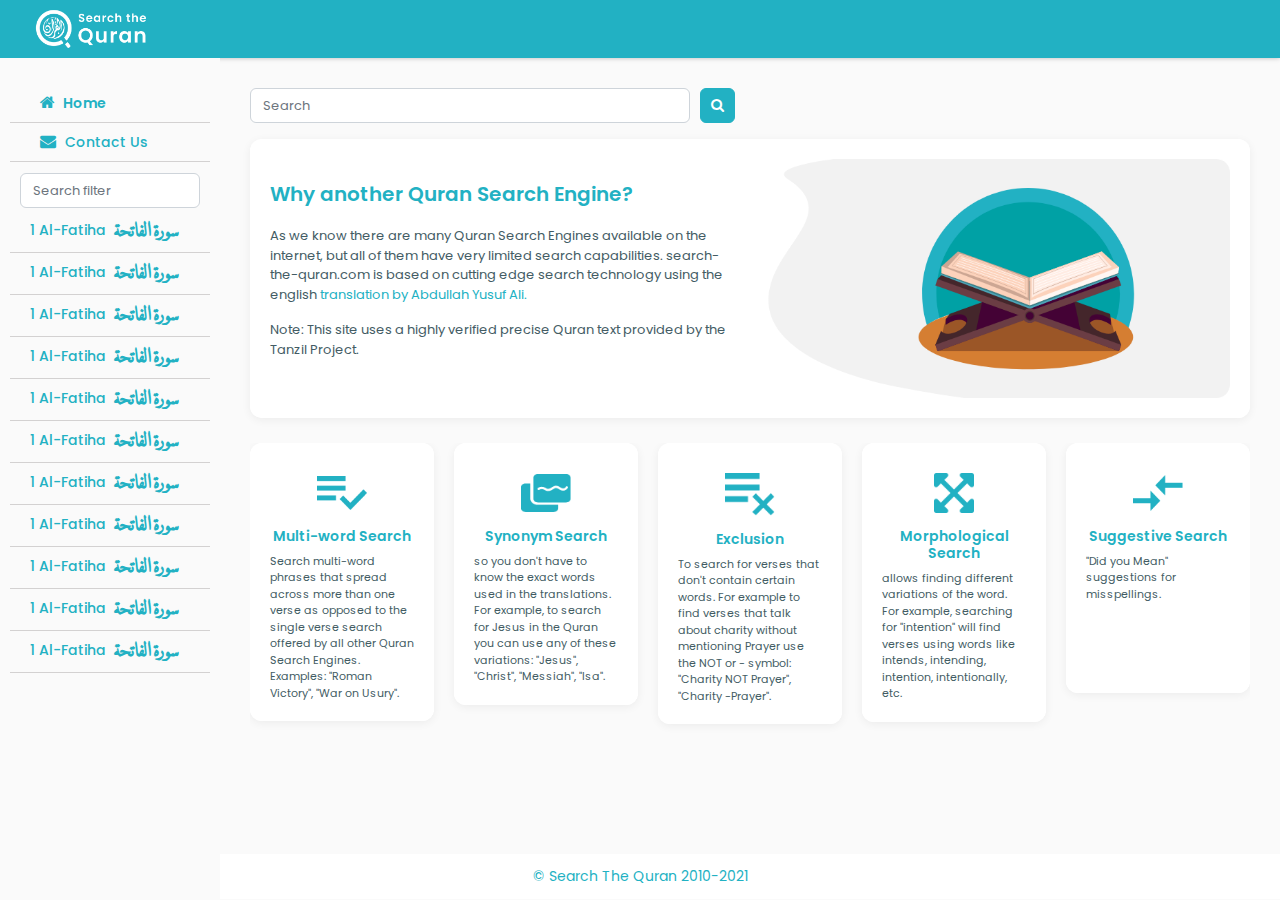
==== index.html @ 473eb26f "Add files via upload" ====
<!doctype html>
<html lang="en">
   <head>
      <!-- Required meta tags -->
      <meta charset="utf-8">
      <meta name="viewport" content="width=device-width, initial-scale=1, shrink-to-fit=no">
      <!-- Favicon -->
      <link href="assets/images/favicon.png" sizes="60x60" rel="shortcut icon" type="image/x-icon" />
      <!-- Google Fonts -->
      <link href="https://fonts.googleapis.com/css2?family=Poppins&display=swap" rel="stylesheet">
      <!-- Font Awsome -->
      <link rel="stylesheet" href="https://cdnjs.cloudflare.com/ajax/libs/font-awesome/4.7.0/css/font-awesome.min.css">
      <!-- Bootstrap CSS -->
      <link rel="stylesheet" href="assets/css/bootstrap.min.css">
      <link rel="stylesheet" href="https://cdnjs.cloudflare.com/ajax/libs/OwlCarousel2/2.3.4/assets/owl.carousel.min.css">
      <link rel="stylesheet" href="assets/css/style.css">
      <title>Customer Details</title>
   </head>
   <body>
      <header>
         <nav class="navbar navbar-expand-lg navbar-light">
            <a class="navbar-brand" href="index.html">
            <img src="assets/images/logo.png" alt="logo"> 
            </a>
            <a href="javascript:void(0)" class="ml-auto d-md-none" id="sidebar-toggle"><i class="fa fa-bars"></i></a>
         </nav>
      </header>
      <div id="wrapper">
         <aside id="sidebar-wrapper">
            <a href="javascript:void(0)" class="d-lg-none" id="close"><i class="fa fa-times"></i></a>
            <ul class="sidebar-nav">
               <li class="active">
                  <a href="javascript:void(0)"><i class="fa fa-home"></i> Home</a>
               </li>
               <li>
                  <a href="javascript:void(0)"><i class="fa fa-envelope"></i> Contact Us</a>
               </li>
               <li>
                  <div class="input-group mt-2">
                     <input type="text" class="form-control" placeholder="Search filter">
                  </div>
               </li>
               <li>
                  <a href="javascript:void(0)">1 Al-Fatiha <span>سورة الفاتحة  </span></a>
               </li>
               <li>
                  <a href="javascript:void(0)">1 Al-Fatiha <span>سورة الفاتحة  </span></a>
               </li>
               <li>
                  <a href="javascript:void(0)">1 Al-Fatiha <span>سورة الفاتحة  </span></a>
               </li>
               <li>
                  <a href="javascript:void(0)">1 Al-Fatiha <span>سورة الفاتحة  </span></a>
               </li>
               <li>
                  <a href="javascript:void(0)">1 Al-Fatiha <span>سورة الفاتحة  </span></a>
               </li>
               <li>
                  <a href="javascript:void(0)">1 Al-Fatiha <span>سورة الفاتحة  </span></a>
               </li>
               <li>
                  <a href="javascript:void(0)">1 Al-Fatiha <span>سورة الفاتحة  </span></a>
               </li>
               <li>
                  <a href="javascript:void(0)">1 Al-Fatiha <span>سورة الفاتحة  </span></a>
               </li>
               <li>
                  <a href="javascript:void(0)">1 Al-Fatiha <span>سورة الفاتحة  </span></a>
               </li>
               <li>
                  <a href="javascript:void(0)">1 Al-Fatiha <span>سورة الفاتحة  </span></a>
               </li>
               <li>
                  <a href="javascript:void(0)">1 Al-Fatiha <span>سورة الفاتحة  </span></a>
               </li>
            </ul>
         </aside>
         <section id="content-wrapper" class="user-dashboard">
            <div class="row align-items-center">
               <div class="col-md-6 mb-3">
                  <form class="navbar-forms" role="search">
                     <div class="input-group">
                        <input type="text" class="form-control" placeholder="Search">
                        <div class="input-group-btn">
                           <button class="btn btn-primary" type="submit"><i class="fa fa-search"></i></button>
                        </div>
                     </div>
                  </form>
                  <a href="javascript:void(0)" class="btn btn-primary btn-block mt-3 text-left mt-md-0 d-md-none">Browse Surahs <i class="fa fa-caret-right float-right pt-1"></i></a>
               </div>
            </div>
            <div class="row">
               <div class="col-md-12">
                  <div class="card search-engine">
                     <div class="card-body">
                        <div class="row align-items-center">
                           <div class="col-md-6">
                              <h5>Why another Quran Search Engine?</h5>
                              <p>As we know there are many Quran Search Engines available on the internet, but all of 
                                 them have very limited search capabilities. search-the-quran.com is based on cutting 
                                 edge search technology using the english <a href="javascript:void(0)"> translation by Abdullah Yusuf Ali.</a>
                              </p>
                              <p>
                                 Note: This site uses a highly verified precise Quran text provided by the Tanzil Project.
                              </p>
                           </div>
                           <div class="col-md-6">
                              <img class="img-fluid mt-4 mt-md-0" src="assets/images/quran.png" alt="quran">
                           </div>
                        </div>
                     </div>
                  </div>
               </div>
            </div>
            <div class="row">
               <div class="col-md-12">
                  <div id="search" class="search-block owl-carousel">
                     <div class="item">
                        <div class="card">
                           <div class="card-body">
                              <img src="assets/images/multi-word-search.png" alt="multi-word-search">
                              <h6>Multi-word Search</h6>
                              <p>Search multi-word phrases that 
                                 spread across more than one verse 
                                 as opposed to the single verse 
                                 search offered by all other Quran 
                                 Search Engines. Examples: "Roman 
                                 Victory", "War on Usury".
                              </p>
                           </div>
                        </div>
                     </div>
                     <div class="item">
                        <div class="card">
                           <div class="card-body">
                              <img src="assets/images/synonym-search.png" alt="synonym-search">
                              <h6>Synonym Search</h6>
                              <p>so you don't have to know the exact 
                                 words used in the translations. For 
                                 example, to search for Jesus in the 
                                 Quran you can use any of these 
                                 variations: "Jesus", "Christ", 
                                 "Messiah", "Isa".
                              </p>
                           </div>
                        </div>
                     </div>
                     <div class="item">
                        <div class="card">
                           <div class="card-body">
                              <img src="assets/images/exclusion-search.png" alt="exclusion-search">
                              <h6>Exclusion</h6>
                              <p>To search for verses that don't 
                                 contain certain words. For example 
                                 to find verses that talk about charity 
                                 without mentioning Prayer use the 
                                 NOT or - symbol: "Charity NOT 
                                 Prayer", "Charity -Prayer".
                              </p>
                           </div>
                        </div>
                     </div>
                     <div class="item">
                        <div class="card">
                           <div class="card-body">
                              <img src="assets/images/morphological-search.png" alt="morphological-search" style="width: 40px;">
                              <h6>Morphological Search</h6>
                              <p>allows finding different variations of 
                                 the word. For example, searching for 
                                 "intention" will find verses using 
                                 words like intends, intending, 
                                 intention, intentionally, etc.
                              </p>
                           </div>
                        </div>
                     </div>
                     <div class="item">
                        <div class="card">
                           <div class="card-body">
                              <img src="assets/images/material-compare-arrows.png" alt="material-compare-arrows">
                              <h6>Suggestive Search</h6>
                              <p>"Did you Mean" suggestions for 
                                 misspellings.
                              </p>
                           </div>
                        </div>
                     </div>
                  </div>
               </div>
            </div>
         </section>
      </div>
      <!-- Footer -->
      <footer>
         <div class="container">
            <div class="row">
               <div class="col-md-12">
                  <p> &copy; Search The Quran 2010-2021</p>
               </div>
            </div>
         </div>
      </footer>
      <!-- jQuery first, then Popper.js, then Bootstrap JS -->
      <script src="assets/js/jquery-3.4.1.slim.min.js"></script>
      <script src="assets/js/popper.min.js"></script>
      <script src="assets/js/bootstrap.min.js"></script>
      <script src="https://cdnjs.cloudflare.com/ajax/libs/OwlCarousel2/2.3.4/owl.carousel.js"></script>
      <script>
         const $button  = document.querySelector('#sidebar-toggle');
         const $wrapper = document.querySelector('#wrapper');
         
         $button.addEventListener('click', (e) => {
           e.preventDefault();
           $wrapper.classList.toggle('toggled');
         });
      </script>
      <script>
         $(document).ready(function(){
           $("#close").click(function(){
             $("#wrapper").removeClass('toggled');
          });
         });
      </script>
      <script>
         $('#search').owlCarousel({
          loop: true,
          margin: 20,
          dots: false,
          autoplay: false,
          smartSpeed: 300,
          autoplayTimeout: 5000,
          autoplaySpeed: 3000,
          nav: false,
         
          navText: ['<i class="fa fa-angle-left"></i>', '<i class="fa fa-angle-right"></i>'],
          responsive: {
            0: {
               items: 1,
               nav: true,
               autoplay: false,
         
            },
            576: {
               items: 2,
               autoplay: false,
         
            },
            767: {
               items: 3
            },
            991: {
               items: 4
            },
            1200: {
               items: 5
            }
         }
         });
         
      </script>
   </body>
</html>
---- assets/css/style.css ----
@font-face {
  font-family: Mishafi-Gold;
  src: url('../../assets/fonts/Mishafi-Gold-Regular.ttf');
}

body {
  position: relative;
  min-height: 100%;
  color: #435C64 !important;
  font-family: 'Poppins', sans-serif;
  background: #FAFAFA;
}

a {
  transition: background 0.2s, color 0.2s;
}

a:hover,
a:focus {
  text-decoration: none;
}

ul {
  margin: 0;
  padding: 0;
  list-style: none;
}

.btn {
  border-radius: 8px;
  font-size: 14px;
  padding: 5px 20px;
  font-weight: 500;
  letter-spacing: 1px;
}

.btn:focus,
.btn:active {
  box-shadow: none;
}

.btn-primary {
  background: #22B1C3 !important;
  color: #fff;
  border: 1px solid #22B1C3 !important;
}

.text-primary {
  color: #22b1c3 !important;
}

.form-control {
  font-size: 13px;
  height: 35px;
  border-radius: 6px
}

.form-control:focus {
  box-shadow: none;
  outline: none;
  border: 1px solid #22B1C3 !important;
  font-size: 14px;
}

.form-group {
  margin-bottom: 30px;
}

#wrapper {
  padding-left: 0;
  transition: all 0.5s ease;
  position: relative;
}

header img {
  width: 130px;
}

.navbar-brand span {
  color: #35256c;
  font-size: 22px;
  font-weight: 500;
  position: relative;
  top: 2px;
}

#sidebar-wrapper {
  z-index: 1000;
  border-radius: 0;
  position: fixed;
  left: 220px;
  width: 0;
  height: 100%;
  margin-left: -220px;
  overflow-y: auto;
  overflow-x: hidden;
  background: #fafafa;
  transition: all 0.5s ease;
}

#wrapper.toggled #sidebar-wrapper {
  width: 220px;
}

.sidebar-brand {
  position: absolute;
  top: 0;
  width: 220px;
  text-align: center;
  padding: 20px 0;
}

.sidebar-brand h2 {
  margin: 0;
  font-weight: 600;
  font-size: 24px;
  color: #fff;
}

.sidebar-nav {
  position: absolute;
  top: 20px;
  width: 220px;
  margin: 0;
  padding: 6px 10px;
  list-style: none;
}

.sidebar-nav>li {
  text-indent: 10px;
  padding: 3px 10px;
  border-bottom: 1px solid #d3d1d1;
}

.sidebar-nav>li a {
  display: block;
  text-decoration: none;
  color: #22b1c3;
  line-height: 32px;
  font-weight: 500;
  font-size: 14px;
}

.sidebar-nav>li>a:hover {
  color: #35256c;
}

.sidebar-nav>li.active>a {
  text-decoration: none;
  font-weight: 600;
}

.sidebar-nav>li a span {
  font-size: 30px;
  font-weight: 600;
  font-family: Mishafi-Gold;
  margin-left: 3px;
}

.sidebar-nav>li>a i.fa {
  font-size: 16px;
  margin-right: 5px;
}

.sidebar-nav>li:nth-child(3) {
  border-bottom: 0;
}

#content-wrapper {
  width: 100%;
  padding: 30px 30px 40px 30px;
}

#wrapper.toggled #content-wrapper {
  position: absolute;
  margin-right: -250px;
}

.navbar {
  background: #22B1C3 !important;
  color: #fff;
  position: fixed;
  width: 100%;
  box-shadow: 0 0 5px rgb(0 0 0 / 26%);
  z-index: 999;
  top: 0;
  padding: 2px 30px 2px 30px;
}

#sidebar-toggle {
  color: #fff;
}

.navbar .dropdown-menu {
  position: absolute;
  top: 100%;
  left: initial;
  right: -7px;
  min-width: 12rem;
  box-shadow: 0px 5px 15px #5e5a5a1c;
  margin-top: 18px;
  border: none;
}

.navbar .badge {
  width: 12px;
  padding: 0;
  height: 12px;
  border-radius: 50%;
  font-size: 9px;
  line-height: 13px;
  background: #FFA007;
  color: #fff;
  display: block !important;
  position: absolute;
  top: 2px;
  right: -8px;
}

.navbar .badge-success {
  background: #9BF014;
  border: 2px solid #5A6378;
}


/* Dashboard */

.user-dashboard .navbar-forms .btn {
  background: #22b1c3 !important;
  border: 1px solid #22b1c3 !important;
  padding: 6px;
  border-radius: 6px;
  width: 35px;
  height: 35px;
}

.user-dashboard .navbar-forms .form-control {
  border-radius: 6px !important;
  margin-right: 10px;
}

.user-dashboard .card {
  border-radius: 12px;
  box-shadow: 0px 2px 10px #0000000f;
  border: none;
  margin-bottom: 25px;
}

.user-dashboard .card .card-body {
  padding: 20px;
  border-radius: 12px;
  background: #fff;
}

.user-dashboard .card .card-body h2 {
  font-weight: 600;
  margin-bottom: 0px;
}

.user-dashboard .card .card-body form label {
  margin-top: 5px;
}

.modal h5 {
  color: #22B1C3 !important;
  font-size: 18px;
}

.modal .modal-body {
  padding: 25px 30px;
}

.modal .modal-body h6 {
  font-size: 24px;
  margin-bottom: 5px;
  color: #000;
}

.modal .modal-body p {
  font-size: 13px;
}

.modal .form-group {
  margin-bottom: 10px;
}

.modal .form-group span {
  position: absolute;
  right: 20px;
  bottom: 10px;
}

.modal .modal-content {
  border-radius: 12px;
  border: none;
}

.fa-times {
  position: absolute;
  right: 15px;
  font-size: 20px;
  top: 15px;
  color: #35256c;
  -webkit-text-stroke: 2px #e9e4f9;
}

.search-block .item {
  text-align: center;
}

.search-block .item h6 {
  font-weight: 600;
  color: #22B1C3 !important;
  font-size: 14px;
}

.search-block .item p {
  font-size: 11px;
  margin-bottom: 0;
  text-align: left;
}

.search-block .item img {
  max-width: 50px;
  min-height: 40px;
  object-fit: contain;
  margin: 10px auto 15px;
}

.search-block .item .card {
  min-height: 250px;
}

.search-engine h5 {
  font-weight: 600;
  color: #22B1C3;
  margin-bottom: 20px;
}

.search-engine p {
  font-size: 13px;
}

.search-engine a {
  color: #22B1C3;
}

.owl-nav button {
  position: absolute;
  top: 46%;
  transform: translateY(-50%);
  margin: 0;
  transition: all 0.3s ease-in-out;
}

.owl-nav button i {
  background: #22b1c3 !important;
  border-radius: 50%;
  width: 30px;
  height: 30px;
  color: #fff;
  font-size: 22px;
  line-height: 28px;
}

.owl-nav button.owl-prev {
  left: -13px;
}

.owl-nav button.owl-next {
  right: -13px;
}

footer {
  background: #fff;
  padding: 12px 0;
  color: #22B1C3 !important;
}

footer p {
  text-align: center;
  margin-bottom: 0;
  font-size: 14px;
}

.arabic-block h5 {
  font-size: 32px;
  color: #000;
}

.arabic-block p {
  font-size: 12px;
}


/* FAQ */

.faq-section {
  padding: 60px 0;
}

.faq-section h2 {
  font-size: 32px;
  margin-bottom: 50px;
}

.faq-section .card {
  border: none;
  border-radius: 6px !important;
  box-shadow: 0px 1px 4px #00000021;
  margin-bottom: 20px;
}

.faq-section .card-header {
  background: #5268C2;
  padding: 10px 10px 0;
  border: none;
  border-radius: 15px 15px 0px 0px;
}

.faq-section .card .card-header .btn-header-link {
  display: block;
  text-align: left;
  background: #22b1c3;
  color: #fff;
  font-size: 14px;
  font-weight: 600;
  padding: 5px 30px;
  border-radius: 0;
  line-height: 22px;
}

.faq-section .card .card-header .btn-header-link span {
  font-weight: 600;
  font-size: 24px;
}

.faq-section .card .card-header .btn-header-link small {
  font-weight: 600;
}

.faq-section .card .card-header .btn-header-link:after {
  content: "\f106";
  font: normal normal normal 14px/1 FontAwesome;
  font-weight: 900;
  float: left;
  border-radius: 50%;
  color: #fff;
  padding: 1px;
  display: block;
  line-height: 14px;
  font-size: 18px !important;
  text-align: center;
  margin-top: 6px;
  position: absolute;
  left: 10px;
  top: 8px;
}

.faq-section .card .card-header .btn-header-link.collapsed {
  background: #22b1c3;
  color: #fff;
  border-radius: 0;
}

.faq-section .card .card-header .btn-header-link.collapsed:after {
  content: "\f107";
  color: #fff;
}

.faq-section .card .collapsing {
  background: #fff;
  line-height: 30px;
}

.faq-section .accordion .card {
  box-shadow: none;
}

.faq-section .accordion .card-header {
  background: transparent;
  padding: 0;
  position: relative;
}

.faq-section .accordion .card-body {
  padding: 20px 25px;
  font-size: 16px;
}

.icon-block {
  position: absolute;
  right: 10px;
  top: 7px;
}

.icon-block a {
  background: #fff;
  border-radius: 3px;
  width: 30px;
  height: 30px;
  display: block;
  margin-bottom: 8px;
  text-align: center;
  line-height: 30px;
}

.icon-block a img {
  width: 18px;
}


/* Media Query */

@media (min-width: 992px) {
  #wrapper {
    padding-left: 220px;
    padding-top: 58px;
  }
  #wrapper.toggled {
    padding-left: 60px;
  }
  #sidebar-wrapper {
    width: 220px;
  }
  #wrapper.toggled #sidebar-wrapper {
    width: 0;
  }
  #wrapper.toggled #content-wrapper {
    position: absolute;
    margin-right: -190px;
  }
  #wrapper.toggled {
    padding-left: 0px;
  }
  #content-wrapper {
    position: relative;
    top: 0;
    
    min-height: calc(100vh - 104px);
  }
  #wrapper.toggled #content-wrapper {
    position: relative;
    margin-right: 60px;
  }
}

@media (max-width: 1200px) {
  #content-wrapper {
    padding: 30px 30px 50px 30px;
  }
  header .navbar-light .navbar-nav .nav-link {
    color: #000;
    padding: 10px 20px;
  }
  .navbar {
    padding: 4px 15px;
  }
}

@media (max-width: 991px) {
  #wrapper {
    padding-left: 0;
  }
  #content-wrapper {
    padding: 90px 30px 50px 30px;
  }
  .user-dashboard .card .card-body {
    padding: 15px;
  }
  header img {
    width: 100px;
  }
  .navbar-collapse {
    margin-top: 10px;
  }
}

@media (min-width: 768px) and (max-width: 991px) {
  #wrapper.toggled #content-wrapper {
    position: absolute;
    margin-right: -250px;
  }
  #content-wrapper {
    position: relative;
    top: 0;
  }
  #wrapper.toggled #content-wrapper {
    position: relative;
    margin-right: 250px;
  }
}

@media (max-width: 767px) {
  #wrapper {
    padding-left: 0;
  }
  .navbar-light .navbar-toggler:focus {
    outline: none;
  }
  #sidebar-wrapper {
    width: 0;
  }
  #wrapper.toggled #sidebar-wrapper {
    width: 220px;
    box-shadow: 0 0 11px #0000002e;
  }
  #wrapper.toggled #content-wrapper {
    position: absolute;
    margin-right: -220px;
  }
  #content-wrapper {
    position: relative;
    padding: 70px 20px 30px 20px;
  }
  #wrapper.toggled #content-wrapper {
    position: relative;
    margin-right: 250px;
  }
  .sidebar-nav {
    position: absolute;
    top: 45px;
  }
  .arabic-block h5 {
    font-size: 22px;
  }
}

@media (max-width: 576px) {}
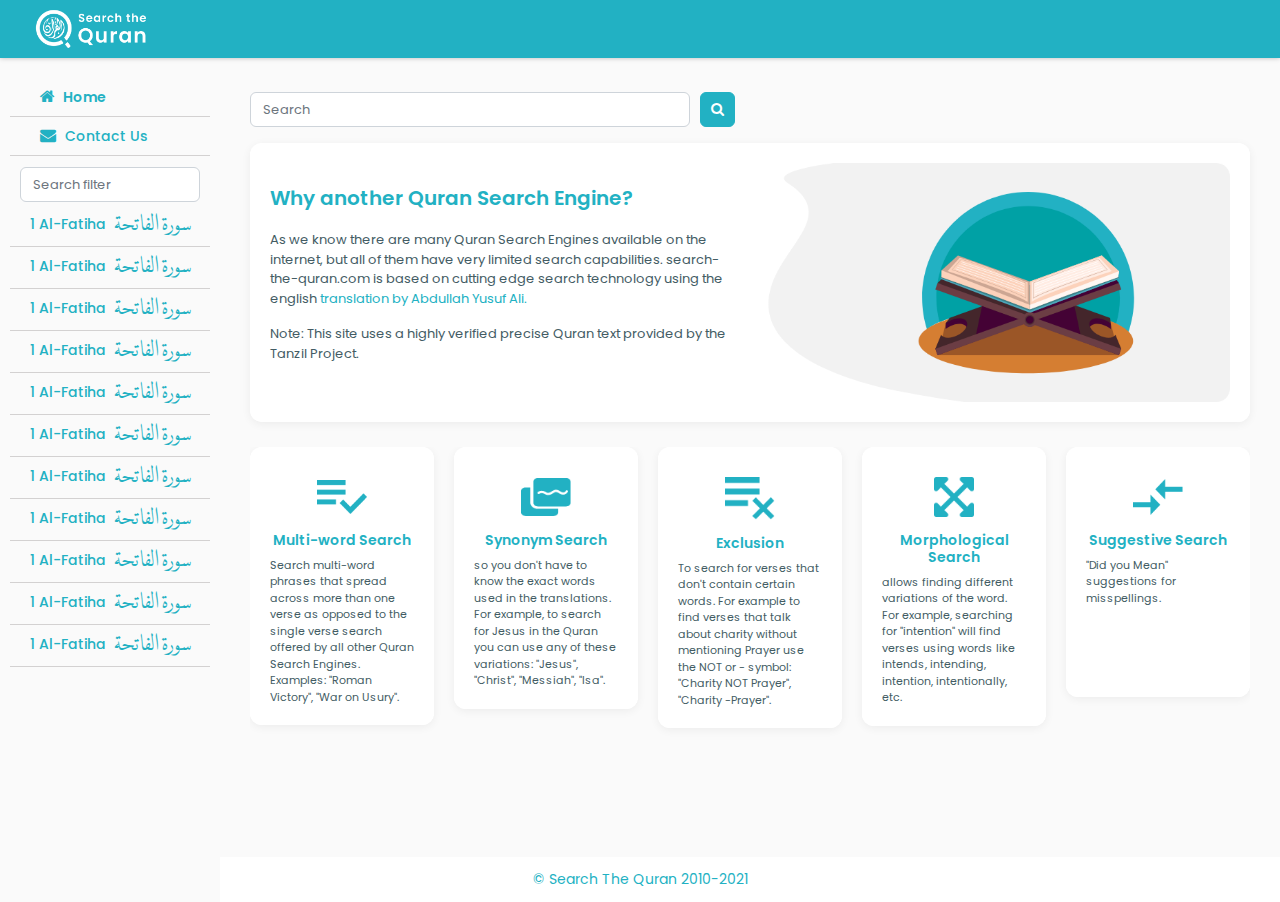
==== commit 5ba47e87: "Feedback done" ====
--- a/index.html
+++ b/index.html
@@ -1,262 +1,305 @@
 <!doctype html>
 <html lang="en">
-   <head>
-      <!-- Required meta tags -->
-      <meta charset="utf-8">
-      <meta name="viewport" content="width=device-width, initial-scale=1, shrink-to-fit=no">
-      <!-- Favicon -->
-      <link href="assets/images/favicon.png" sizes="60x60" rel="shortcut icon" type="image/x-icon" />
-      <!-- Google Fonts -->
-      <link href="https://fonts.googleapis.com/css2?family=Poppins&display=swap" rel="stylesheet">
-      <!-- Font Awsome -->
-      <link rel="stylesheet" href="https://cdnjs.cloudflare.com/ajax/libs/font-awesome/4.7.0/css/font-awesome.min.css">
-      <!-- Bootstrap CSS -->
-      <link rel="stylesheet" href="assets/css/bootstrap.min.css">
-      <link rel="stylesheet" href="https://cdnjs.cloudflare.com/ajax/libs/OwlCarousel2/2.3.4/assets/owl.carousel.min.css">
-      <link rel="stylesheet" href="assets/css/style.css">
-      <title>Customer Details</title>
-   </head>
-   <body>
-      <header>
-         <nav class="navbar navbar-expand-lg navbar-light">
-            <a class="navbar-brand" href="index.html">
+<head>
+   <!-- Required meta tags -->
+   <meta charset="utf-8">
+   <meta name="viewport" content="width=device-width, initial-scale=1, shrink-to-fit=no">
+   <!-- Favicon -->
+   <link href="assets/images/favicon.png" sizes="60x60" rel="shortcut icon" type="image/x-icon" />
+   <!-- Google Fonts -->
+   <link href="https://fonts.googleapis.com/css2?family=Poppins&display=swap" rel="stylesheet">
+   <!-- Font Awsome -->
+   <link rel="stylesheet" href="https://cdnjs.cloudflare.com/ajax/libs/font-awesome/4.7.0/css/font-awesome.min.css">
+   <!-- Bootstrap CSS -->
+   <link rel="stylesheet" href="assets/css/bootstrap.min.css">
+   <link rel="stylesheet" href="https://cdnjs.cloudflare.com/ajax/libs/OwlCarousel2/2.3.4/assets/owl.carousel.min.css">
+   <link rel="stylesheet" href="assets/css/style.css">
+   <title>Customer Details</title>
+</head>
+<body>
+   <header>
+      <nav class="navbar navbar-expand-lg navbar-light">
+         <a class="navbar-brand" href="index.html">
             <img src="assets/images/logo.png" alt="logo"> 
-            </a>
-            <a href="javascript:void(0)" class="ml-auto d-md-none" id="sidebar-toggle"><i class="fa fa-bars"></i></a>
-         </nav>
-      </header>
-      <div id="wrapper">
-         <aside id="sidebar-wrapper">
-            <a href="javascript:void(0)" class="d-lg-none" id="close"><i class="fa fa-times"></i></a>
-            <ul class="sidebar-nav">
-               <li class="active">
-                  <a href="javascript:void(0)"><i class="fa fa-home"></i> Home</a>
-               </li>
-               <li>
-                  <a href="javascript:void(0)"><i class="fa fa-envelope"></i> Contact Us</a>
-               </li>
-               <li>
-                  <div class="input-group mt-2">
-                     <input type="text" class="form-control" placeholder="Search filter">
-                  </div>
-               </li>
-               <li>
-                  <a href="javascript:void(0)">1 Al-Fatiha <span>سورة الفاتحة  </span></a>
-               </li>
-               <li>
-                  <a href="javascript:void(0)">1 Al-Fatiha <span>سورة الفاتحة  </span></a>
-               </li>
-               <li>
-                  <a href="javascript:void(0)">1 Al-Fatiha <span>سورة الفاتحة  </span></a>
-               </li>
-               <li>
-                  <a href="javascript:void(0)">1 Al-Fatiha <span>سورة الفاتحة  </span></a>
-               </li>
-               <li>
-                  <a href="javascript:void(0)">1 Al-Fatiha <span>سورة الفاتحة  </span></a>
-               </li>
-               <li>
-                  <a href="javascript:void(0)">1 Al-Fatiha <span>سورة الفاتحة  </span></a>
-               </li>
-               <li>
-                  <a href="javascript:void(0)">1 Al-Fatiha <span>سورة الفاتحة  </span></a>
-               </li>
-               <li>
-                  <a href="javascript:void(0)">1 Al-Fatiha <span>سورة الفاتحة  </span></a>
-               </li>
-               <li>
-                  <a href="javascript:void(0)">1 Al-Fatiha <span>سورة الفاتحة  </span></a>
-               </li>
-               <li>
-                  <a href="javascript:void(0)">1 Al-Fatiha <span>سورة الفاتحة  </span></a>
-               </li>
-               <li>
-                  <a href="javascript:void(0)">1 Al-Fatiha <span>سورة الفاتحة  </span></a>
-               </li>
-            </ul>
-         </aside>
-         <section id="content-wrapper" class="user-dashboard">
-            <div class="row align-items-center">
-               <div class="col-md-6 mb-3">
-                  <form class="navbar-forms" role="search">
-                     <div class="input-group">
-                        <input type="text" class="form-control" placeholder="Search">
-                        <div class="input-group-btn">
-                           <button class="btn btn-primary" type="submit"><i class="fa fa-search"></i></button>
-                        </div>
-                     </div>
-                  </form>
-                  <a href="javascript:void(0)" class="btn btn-primary btn-block mt-3 text-left mt-md-0 d-md-none">Browse Surahs <i class="fa fa-caret-right float-right pt-1"></i></a>
-               </div>
+         </a>
+         <a href="javascript:void(0)" class="ml-auto d-md-none" id="sidebar-toggle"><i class="fa fa-bars"></i></a>
+      </nav>
+   </header>
+   <div id="wrapper">
+      <aside id="sidebar-wrapper">
+         <a href="javascript:void(0)" class="d-md-none" id="close"><i class="fa fa-times"></i></a>
+         <ul class="sidebar-nav">
+            <li class="active">
+               <a href="index.html"><i class="fa fa-home"></i> Home</a>
+            </li>
+            <li>
+               <a href="javascript:void(0)"><i class="fa fa-envelope"></i> Contact Us</a>
+            </li>
+            <li>
+               <div class="input-group mt-2">
+                  <input type="text" class="form-control" placeholder="Search filter">
+               </div>
+            </li>
+            <li>
+               <a href="surah.html">1 Al-Fatiha <span>سورة الفاتحة  </span></a>
+            </li>
+            <li>
+               <a href="surah.html">1 Al-Fatiha <span>سورة الفاتحة  </span></a>
+            </li>
+            <li>
+               <a href="surah.html">1 Al-Fatiha <span>سورة الفاتحة  </span></a>
+            </li>
+            <li>
+               <a href="surah.html">1 Al-Fatiha <span>سورة الفاتحة  </span></a>
+            </li>
+            <li>
+               <a href="surah.html">1 Al-Fatiha <span>سورة الفاتحة  </span></a>
+            </li>
+            <li>
+               <a href="surah.html">1 Al-Fatiha <span>سورة الفاتحة  </span></a>
+            </li>
+            <li>
+               <a href="surah.html">1 Al-Fatiha <span>سورة الفاتحة  </span></a>
+            </li>
+            <li>
+               <a href="surah.html">1 Al-Fatiha <span>سورة الفاتحة  </span></a>
+            </li>
+            <li>
+               <a href="surah.html">1 Al-Fatiha <span>سورة الفاتحة  </span></a>
+            </li>
+            <li>
+               <a href="surah.html">1 Al-Fatiha <span>سورة الفاتحة  </span></a>
+            </li>
+            <li>
+               <a href="surah.html">1 Al-Fatiha <span>سورة الفاتحة  </span></a>
+            </li>
+         </ul>
+      </aside>
+      <section id="content-wrapper" class="user-dashboard">
+         <div class="row align-items-center">
+            <div class="col-md-8 col-lg-6 mb-3">
+               <form class="navbar-forms" role="search">
+                  <div class="input-group">
+                     <input type="text" class="form-control" placeholder="Search">
+                     <div class="input-group-btn">
+                        <a class="btn btn-primary" href="search-results.html"><i class="fa fa-search"></i></a>
+                     </div>
+                  </div>
+               </form>
+          
+
+               <div class="dropdown mt-md-0 d-md-none mt-3">
+                  <button class="btn btn-primary btn-block" type="button" id="dropdownMenuButton" data-toggle="dropdown" aria-expanded="false">
+                  Browse Surahs <i class="fa fa-caret-right float-right pt-1"></i>
+                </button>
+                <ul class="dropdown-menu" aria-labelledby="dropdownMenuButton">
+
+                  <li>
+                     <a href="surah.html">1 Al-Fatiha <span>سورة الفاتحة  </span></a>
+                  </li>
+                  <li>
+                     <a href="surah.html">1 Al-Fatiha <span>سورة الفاتحة  </span></a>
+                  </li>
+                  <li>
+                     <a href="surah.html">1 Al-Fatiha <span>سورة الفاتحة  </span></a>
+                  </li>
+                  <li>
+                     <a href="surah.html">1 Al-Fatiha <span>سورة الفاتحة  </span></a>
+                  </li>
+                  <li>
+                     <a href="surah.html">1 Al-Fatiha <span>سورة الفاتحة  </span></a>
+                  </li>
+                  <li>
+                     <a href="surah.html">1 Al-Fatiha <span>سورة الفاتحة  </span></a>
+                  </li>
+                  <li>
+                     <a href="surah.html">1 Al-Fatiha <span>سورة الفاتحة  </span></a>
+                  </li>
+                  <li>
+                     <a href="surah.html">1 Al-Fatiha <span>سورة الفاتحة  </span></a>
+                  </li>
+                  <li>
+                     <a href="surah.html">1 Al-Fatiha <span>سورة الفاتحة  </span></a>
+                  </li>
+                  <li>
+                     <a href="surah.html">1 Al-Fatiha <span>سورة الفاتحة  </span></a>
+                  </li>
+                  <li>
+                     <a href="surah.html">1 Al-Fatiha <span>سورة الفاتحة  </span></a>
+                  </li>
+               </ul>
             </div>
-            <div class="row">
-               <div class="col-md-12">
-                  <div class="card search-engine">
-                     <div class="card-body">
-                        <div class="row align-items-center">
-                           <div class="col-md-6">
-                              <h5>Why another Quran Search Engine?</h5>
-                              <p>As we know there are many Quran Search Engines available on the internet, but all of 
-                                 them have very limited search capabilities. search-the-quran.com is based on cutting 
-                                 edge search technology using the english <a href="javascript:void(0)"> translation by Abdullah Yusuf Ali.</a>
-                              </p>
-                              <p>
-                                 Note: This site uses a highly verified precise Quran text provided by the Tanzil Project.
-                              </p>
-                           </div>
-                           <div class="col-md-6">
-                              <img class="img-fluid mt-4 mt-md-0" src="assets/images/quran.png" alt="quran">
-                           </div>
-                        </div>
-                     </div>
-                  </div>
-               </div>
-            </div>
-            <div class="row">
-               <div class="col-md-12">
-                  <div id="search" class="search-block owl-carousel">
-                     <div class="item">
-                        <div class="card">
-                           <div class="card-body">
-                              <img src="assets/images/multi-word-search.png" alt="multi-word-search">
-                              <h6>Multi-word Search</h6>
-                              <p>Search multi-word phrases that 
-                                 spread across more than one verse 
-                                 as opposed to the single verse 
-                                 search offered by all other Quran 
-                                 Search Engines. Examples: "Roman 
-                                 Victory", "War on Usury".
-                              </p>
-                           </div>
-                        </div>
-                     </div>
-                     <div class="item">
-                        <div class="card">
-                           <div class="card-body">
-                              <img src="assets/images/synonym-search.png" alt="synonym-search">
-                              <h6>Synonym Search</h6>
-                              <p>so you don't have to know the exact 
-                                 words used in the translations. For 
-                                 example, to search for Jesus in the 
-                                 Quran you can use any of these 
-                                 variations: "Jesus", "Christ", 
-                                 "Messiah", "Isa".
-                              </p>
-                           </div>
-                        </div>
-                     </div>
-                     <div class="item">
-                        <div class="card">
-                           <div class="card-body">
-                              <img src="assets/images/exclusion-search.png" alt="exclusion-search">
-                              <h6>Exclusion</h6>
-                              <p>To search for verses that don't 
-                                 contain certain words. For example 
-                                 to find verses that talk about charity 
-                                 without mentioning Prayer use the 
-                                 NOT or - symbol: "Charity NOT 
-                                 Prayer", "Charity -Prayer".
-                              </p>
-                           </div>
-                        </div>
-                     </div>
-                     <div class="item">
-                        <div class="card">
-                           <div class="card-body">
-                              <img src="assets/images/morphological-search.png" alt="morphological-search" style="width: 40px;">
-                              <h6>Morphological Search</h6>
-                              <p>allows finding different variations of 
-                                 the word. For example, searching for 
-                                 "intention" will find verses using 
-                                 words like intends, intending, 
-                                 intention, intentionally, etc.
-                              </p>
-                           </div>
-                        </div>
-                     </div>
-                     <div class="item">
-                        <div class="card">
-                           <div class="card-body">
-                              <img src="assets/images/material-compare-arrows.png" alt="material-compare-arrows">
-                              <h6>Suggestive Search</h6>
-                              <p>"Did you Mean" suggestions for 
-                                 misspellings.
-                              </p>
-                           </div>
-                        </div>
-                     </div>
-                  </div>
-               </div>
-            </div>
-         </section>
+
+         </div>
       </div>
-      <!-- Footer -->
-      <footer>
-         <div class="container">
-            <div class="row">
-               <div class="col-md-12">
-                  <p> &copy; Search The Quran 2010-2021</p>
+      <div class="row">
+         <div class="col-md-12">
+            <div class="card search-engine">
+               <div class="card-body">
+                  <div class="row align-items-center">
+                     <div class="col-md-6">
+                        <h5>Why another Quran Search Engine?</h5>
+                        <p>As we know there are many Quran Search Engines available on the internet, but all of 
+                           them have very limited search capabilities. search-the-quran.com is based on cutting 
+                           edge search technology using the english <a href="javascript:void(0)"> translation by Abdullah Yusuf Ali.</a>
+                        </p>
+                        <p>
+                           Note: This site uses a highly verified precise Quran text provided by the Tanzil Project.
+                        </p>
+                     </div>
+                     <div class="col-md-6 text-md-right">
+                        <img class="img-fluid mt-4 mt-md-0" src="assets/images/quran.png" alt="quran">
+                     </div>
+                  </div>
                </div>
             </div>
          </div>
-      </footer>
-      <!-- jQuery first, then Popper.js, then Bootstrap JS -->
-      <script src="assets/js/jquery-3.4.1.slim.min.js"></script>
-      <script src="assets/js/popper.min.js"></script>
-      <script src="assets/js/bootstrap.min.js"></script>
-      <script src="https://cdnjs.cloudflare.com/ajax/libs/OwlCarousel2/2.3.4/owl.carousel.js"></script>
-      <script>
-         const $button  = document.querySelector('#sidebar-toggle');
-         const $wrapper = document.querySelector('#wrapper');
+      </div>
+      <div class="row">
+         <div class="col-md-12">
+            <div id="search" class="search-block owl-carousel">
+               <div class="item">
+                  <div class="card">
+                     <div class="card-body">
+                        <img src="assets/images/multi-word-search.png" alt="multi-word-search">
+                        <h6>Multi-word Search</h6>
+                        <p>Search multi-word phrases that 
+                           spread across more than one verse 
+                           as opposed to the single verse 
+                           search offered by all other Quran 
+                           Search Engines. Examples: "Roman 
+                           Victory", "War on Usury".
+                        </p>
+                     </div>
+                  </div>
+               </div>
+               <div class="item">
+                  <div class="card">
+                     <div class="card-body">
+                        <img src="assets/images/synonym-search.png" alt="synonym-search">
+                        <h6>Synonym Search</h6>
+                        <p>so you don't have to know the exact 
+                           words used in the translations. For 
+                           example, to search for Jesus in the 
+                           Quran you can use any of these 
+                           variations: "Jesus", "Christ", 
+                           "Messiah", "Isa".
+                        </p>
+                     </div>
+                  </div>
+               </div>
+               <div class="item">
+                  <div class="card">
+                     <div class="card-body">
+                        <img src="assets/images/exclusion-search.png" alt="exclusion-search">
+                        <h6>Exclusion</h6>
+                        <p>To search for verses that don't 
+                           contain certain words. For example 
+                           to find verses that talk about charity 
+                           without mentioning Prayer use the 
+                           NOT or - symbol: "Charity NOT 
+                           Prayer", "Charity -Prayer".
+                        </p>
+                     </div>
+                  </div>
+               </div>
+               <div class="item">
+                  <div class="card">
+                     <div class="card-body">
+                        <img src="assets/images/morphological-search.png" alt="morphological-search" style="width: 40px;">
+                        <h6>Morphological Search</h6>
+                        <p>allows finding different variations of 
+                           the word. For example, searching for 
+                           "intention" will find verses using 
+                           words like intends, intending, 
+                           intention, intentionally, etc.
+                        </p>
+                     </div>
+                  </div>
+               </div>
+               <div class="item">
+                  <div class="card">
+                     <div class="card-body">
+                        <img src="assets/images/material-compare-arrows.png" alt="material-compare-arrows">
+                        <h6>Suggestive Search</h6>
+                        <p>"Did you Mean" suggestions for 
+                           misspellings.
+                        </p>
+                     </div>
+                  </div>
+               </div>
+            </div>
+         </div>
+      </div>
+   </section>
+</div>
+<!-- Footer -->
+<footer>
+   <div class="container">
+      <div class="row">
+         <div class="col-md-12">
+            <p> &copy; Search The Quran 2010-2021</p>
+         </div>
+      </div>
+   </div>
+</footer>
+<!-- jQuery first, then Popper.js, then Bootstrap JS -->
+<script src="assets/js/jquery-3.4.1.slim.min.js"></script>
+<script src="assets/js/popper.min.js"></script>
+<script src="assets/js/bootstrap.min.js"></script>
+<script src="https://cdnjs.cloudflare.com/ajax/libs/OwlCarousel2/2.3.4/owl.carousel.js"></script>
+<script>
+   const $button  = document.querySelector('#sidebar-toggle');
+   const $wrapper = document.querySelector('#wrapper');
+
+   $button.addEventListener('click', (e) => {
+     e.preventDefault();
+     $wrapper.classList.toggle('toggled');
+  });
+</script>
+<script>
+   $(document).ready(function(){
+     $("#close").click(function(){
+       $("#wrapper").removeClass('toggled');
+    });
+  });
+</script>
+<script>
+   $('#search').owlCarousel({
+    loop: true,
+    margin: 20,
+    dots: false,
+    autoplay: false,
+    smartSpeed: 300,
+    autoplayTimeout: 5000,
+    autoplaySpeed: 3000,
+    nav: false,
+
+    navText: ['<i class="fa fa-angle-left"></i>', '<i class="fa fa-angle-right"></i>'],
+    responsive: {
+      0: {
+         items: 1,
+         nav: true,
+         autoplay: false,
          
-         $button.addEventListener('click', (e) => {
-           e.preventDefault();
-           $wrapper.classList.toggle('toggled');
-         });
-      </script>
-      <script>
-         $(document).ready(function(){
-           $("#close").click(function(){
-             $("#wrapper").removeClass('toggled');
-          });
-         });
-      </script>
-      <script>
-         $('#search').owlCarousel({
-          loop: true,
-          margin: 20,
-          dots: false,
-          autoplay: false,
-          smartSpeed: 300,
-          autoplayTimeout: 5000,
-          autoplaySpeed: 3000,
-          nav: false,
+      },
+      576: {
+         items: 2,
+         autoplay: false,
          
-          navText: ['<i class="fa fa-angle-left"></i>', '<i class="fa fa-angle-right"></i>'],
-          responsive: {
-            0: {
-               items: 1,
-               nav: true,
-               autoplay: false,
-         
-            },
-            576: {
-               items: 2,
-               autoplay: false,
-         
-            },
-            767: {
-               items: 3
-            },
-            991: {
-               items: 4
-            },
-            1200: {
-               items: 5
-            }
-         }
-         });
-         
-      </script>
-   </body>
+      },
+      767: {
+         items: 2
+      },
+      991: {
+         items: 4
+      },
+      1200: {
+         items: 5
+      }
+   }
+});
+
+</script>
+</body>
 </html>--- a/assets/css/style.css
+++ b/assets/css/style.css
@@ -1,6 +1,6 @@
 @font-face {
   font-family: Mishafi-Gold;
-  src: url('../../assets/fonts/Mishafi-Gold-Regular.ttf');
+  src: url('../../assets/fonts/Mishafi-Gold.ttf');
 }
 
 body {
@@ -119,10 +119,10 @@
 
 .sidebar-nav {
   position: absolute;
-  top: 20px;
+  top: 10px;
   width: 220px;
   margin: 0;
-  padding: 6px 10px;
+  padding: 6px 10px 80px;
   list-style: none;
 }
 
@@ -150,11 +150,12 @@
   font-weight: 600;
 }
 
-.sidebar-nav>li a span {
-  font-size: 30px;
-  font-weight: 600;
-  font-family: Mishafi-Gold;
-  margin-left: 3px;
+.sidebar-nav>li a span,
+.user-dashboard .dropdown-menu li span {
+    font-size: 35px;
+    font-weight: 500;
+    font-family: Mishafi-Gold;
+    margin-left: 3px; 
 }
 
 .sidebar-nav>li>a i.fa {
@@ -169,6 +170,8 @@
 #content-wrapper {
   width: 100%;
   padding: 30px 30px 40px 30px;
+      min-height: calc(100vh - 105px);
+
 }
 
 #wrapper.toggled #content-wrapper {
@@ -182,7 +185,7 @@
   position: fixed;
   width: 100%;
   box-shadow: 0 0 5px rgb(0 0 0 / 26%);
-  z-index: 999;
+  z-index: 99999;
   top: 0;
   padding: 2px 30px 2px 30px;
 }
@@ -271,9 +274,11 @@
 }
 
 .modal .modal-body h6 {
-  font-size: 24px;
+  font-size: 40px;
   margin-bottom: 5px;
   color: #000;
+      font-family: Mishafi-Gold;
+      text-align: right;
 }
 
 .modal .modal-body p {
@@ -296,12 +301,12 @@
 }
 
 .fa-times {
-  position: absolute;
-  right: 15px;
-  font-size: 20px;
-  top: 15px;
-  color: #35256c;
-  -webkit-text-stroke: 2px #e9e4f9;
+    position: absolute;
+    right: 15px;
+    font-size: 22px;
+    top: 10px;
+    color: #22b1c3;
+    -webkit-text-stroke: 2px #fafafa;
 }
 
 .search-block .item {
@@ -371,6 +376,31 @@
   right: -13px;
 }
 
+.user-dashboard .dropdown-menu {
+     width: 100%;
+    padding: 10px 20px;
+    height: 203px;
+    overflow: scroll;
+    border: none;
+    border-radius: 6px;
+    box-shadow: 0 0 5px #0b0a0a40;
+}
+
+.user-dashboard .dropdown-menu li {
+      border-bottom: 1px solid #d3d1d1;
+      padding: 6px 0;
+ }
+
+.user-dashboard .dropdown-menu li a {
+  font-size: 14px;
+
+}
+
+.user-dashboard .dropdown-menu li span  {
+  line-height: 21px;
+  font-size: 30px;
+}
+
 footer {
   background: #fff;
   padding: 12px 0;
@@ -384,8 +414,9 @@
 }
 
 .arabic-block h5 {
-  font-size: 32px;
+  font-size: 50px;
   color: #000;
+  font-family: Mishafi-Gold;
 }
 
 .arabic-block p {
@@ -431,8 +462,9 @@
 }
 
 .faq-section .card .card-header .btn-header-link span {
-  font-weight: 600;
-  font-size: 24px;
+     font-weight: 500;
+    font-size: 35px;
+    font-family: Mishafi-Gold;
 }
 
 .faq-section .card .card-header .btn-header-link small {
@@ -512,10 +544,10 @@
 
 /* Media Query */
 
-@media (min-width: 992px) {
+@media (min-width: 767px) {
   #wrapper {
     padding-left: 220px;
-    padding-top: 58px;
+    padding-top: 62px;
   }
   #wrapper.toggled {
     padding-left: 60px;
@@ -536,8 +568,6 @@
   #content-wrapper {
     position: relative;
     top: 0;
-    
-    min-height: calc(100vh - 104px);
   }
   #wrapper.toggled #content-wrapper {
     position: relative;
@@ -547,7 +577,7 @@
 
 @media (max-width: 1200px) {
   #content-wrapper {
-    padding: 30px 30px 50px 30px;
+    padding: 30px 30px;
   }
   header .navbar-light .navbar-nav .nav-link {
     color: #000;
@@ -559,12 +589,7 @@
 }
 
 @media (max-width: 991px) {
-  #wrapper {
-    padding-left: 0;
-  }
-  #content-wrapper {
-    padding: 90px 30px 50px 30px;
-  }
+
   .user-dashboard .card .card-body {
     padding: 15px;
   }
@@ -574,6 +599,15 @@
   .navbar-collapse {
     margin-top: 10px;
   }
+
+    #wrapper {
+    padding-top: 52px;
+  }
+
+  #content-wrapper {
+    min-height: calc(100vh - 98px);
+  }
+
 }
 
 @media (min-width: 768px) and (max-width: 991px) {
@@ -592,6 +626,11 @@
 }
 
 @media (max-width: 767px) {
+
+  #content-wrapper {
+    padding: 90px 30px 50px 30px;
+  }
+
   #wrapper {
     padding-left: 0;
   }
@@ -611,7 +650,7 @@
   }
   #content-wrapper {
     position: relative;
-    padding: 70px 20px 30px 20px;
+    padding: 30px 20px 30px 20px;
   }
   #wrapper.toggled #content-wrapper {
     position: relative;
@@ -619,10 +658,14 @@
   }
   .sidebar-nav {
     position: absolute;
-    top: 45px;
+    top: 35px;
   }
   .arabic-block h5 {
-    font-size: 22px;
+    font-size: 32px;
+  }
+
+  .user-dashboard .item .card .card-body {
+        padding: 15px 30px;
   }
 }
 
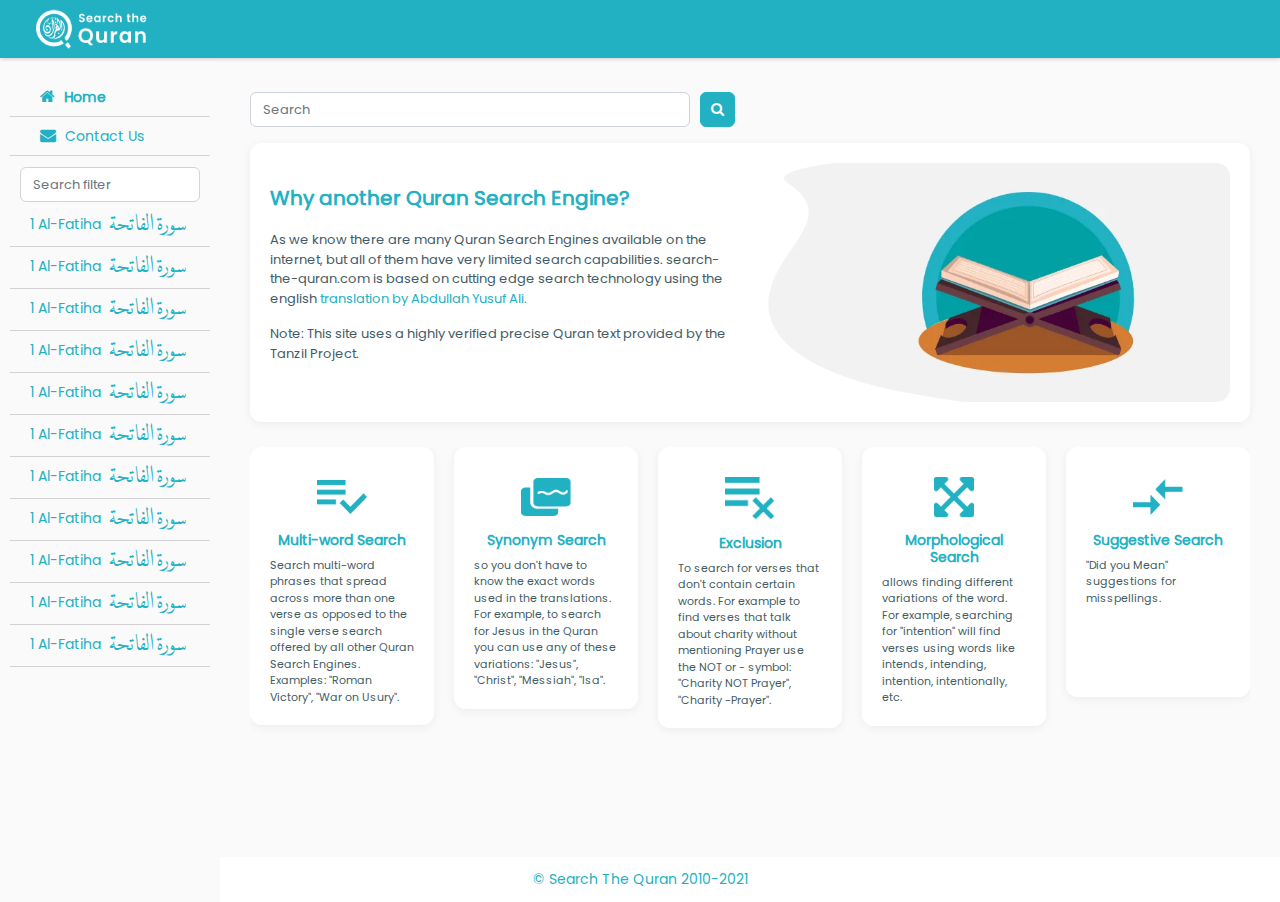
==== commit 5f582b0d: "Ui changes" ====
--- a/index.html
+++ b/index.html
@@ -6,13 +6,11 @@
    <meta name="viewport" content="width=device-width, initial-scale=1, shrink-to-fit=no">
    <!-- Favicon -->
    <link href="assets/images/favicon.png" sizes="60x60" rel="shortcut icon" type="image/x-icon" />
-   <!-- Google Fonts -->
-   <link href="https://fonts.googleapis.com/css2?family=Poppins&display=swap" rel="stylesheet">
    <!-- Font Awsome -->
    <link rel="stylesheet" href="https://cdnjs.cloudflare.com/ajax/libs/font-awesome/4.7.0/css/font-awesome.min.css">
    <!-- Bootstrap CSS -->
    <link rel="stylesheet" href="assets/css/bootstrap.min.css">
-   <link rel="stylesheet" href="https://cdnjs.cloudflare.com/ajax/libs/OwlCarousel2/2.3.4/assets/owl.carousel.min.css">
+   <link rel="stylesheet" href="assets/css/owl.carousel.min.css">
    <link rel="stylesheet" href="assets/css/style.css">
    <title>Customer Details</title>
 </head>
@@ -20,7 +18,7 @@
    <header>
       <nav class="navbar navbar-expand-lg navbar-light">
          <a class="navbar-brand" href="index.html">
-            <img src="assets/images/logo.png" alt="logo"> 
+            <img src="assets/images/logo.webp" alt="logo"> 
          </a>
          <a href="javascript:void(0)" class="ml-auto d-md-none" id="sidebar-toggle"><i class="fa fa-bars"></i></a>
       </nav>
@@ -86,197 +84,166 @@
                      </div>
                   </div>
                </form>
-          
-
-               <div class="dropdown mt-md-0 d-md-none mt-3">
-                  <button class="btn btn-primary btn-block" type="button" id="dropdownMenuButton" data-toggle="dropdown" aria-expanded="false">
+
+               <a href="javascript:void(0)" class="btn btn-primary btn-block d-md-none mt-3" id="sidebar-toggle2">
                   Browse Surahs <i class="fa fa-caret-right float-right pt-1"></i>
-                </button>
-                <ul class="dropdown-menu" aria-labelledby="dropdownMenuButton">
-
-                  <li>
-                     <a href="surah.html">1 Al-Fatiha <span>سورة الفاتحة  </span></a>
-                  </li>
-                  <li>
-                     <a href="surah.html">1 Al-Fatiha <span>سورة الفاتحة  </span></a>
-                  </li>
-                  <li>
-                     <a href="surah.html">1 Al-Fatiha <span>سورة الفاتحة  </span></a>
-                  </li>
-                  <li>
-                     <a href="surah.html">1 Al-Fatiha <span>سورة الفاتحة  </span></a>
-                  </li>
-                  <li>
-                     <a href="surah.html">1 Al-Fatiha <span>سورة الفاتحة  </span></a>
-                  </li>
-                  <li>
-                     <a href="surah.html">1 Al-Fatiha <span>سورة الفاتحة  </span></a>
-                  </li>
-                  <li>
-                     <a href="surah.html">1 Al-Fatiha <span>سورة الفاتحة  </span></a>
-                  </li>
-                  <li>
-                     <a href="surah.html">1 Al-Fatiha <span>سورة الفاتحة  </span></a>
-                  </li>
-                  <li>
-                     <a href="surah.html">1 Al-Fatiha <span>سورة الفاتحة  </span></a>
-                  </li>
-                  <li>
-                     <a href="surah.html">1 Al-Fatiha <span>سورة الفاتحة  </span></a>
-                  </li>
-                  <li>
-                     <a href="surah.html">1 Al-Fatiha <span>سورة الفاتحة  </span></a>
-                  </li>
-               </ul>
-            </div>
-
+               </a>
+
+
+            </div>
+         </div>
+         <div class="row">
+            <div class="col-md-12">
+               <div class="card search-engine">
+                  <div class="card-body">
+                     <div class="row align-items-center">
+                        <div class="col-md-6">
+                           <h5>Why another Quran Search Engine?</h5>
+                           <p>As we know there are many Quran Search Engines available on the internet, but all of 
+                              them have very limited search capabilities. search-the-quran.com is based on cutting 
+                              edge search technology using the english <a href="javascript:void(0)"> translation by Abdullah Yusuf Ali.</a>
+                           </p>
+                           <p>
+                              Note: This site uses a highly verified precise Quran text provided by the Tanzil Project.
+                           </p>
+                        </div>
+                        <div class="col-md-6 text-md-right">
+                           <img class="img-fluid mt-4 mt-md-0" src="assets/images/quran.webp" alt="quran">
+                        </div>
+                     </div>
+                  </div>
+               </div>
+            </div>
+         </div>
+         <div class="row">
+            <div class="col-md-12">
+               <div id="search" class="search-block owl-carousel">
+                  <div class="item">
+                     <div class="card">
+                        <div class="card-body">
+                           <img src="assets/images/multi-word-search.png" alt="multi-word-search">
+                           <h6>Multi-word Search</h6>
+                           <p>Search multi-word phrases that 
+                              spread across more than one verse 
+                              as opposed to the single verse 
+                              search offered by all other Quran 
+                              Search Engines. Examples: "Roman 
+                              Victory", "War on Usury".
+                           </p>
+                        </div>
+                     </div>
+                  </div>
+                  <div class="item">
+                     <div class="card">
+                        <div class="card-body">
+                           <img src="assets/images/synonym-search.png" alt="synonym-search">
+                           <h6>Synonym Search</h6>
+                           <p>so you don't have to know the exact 
+                              words used in the translations. For 
+                              example, to search for Jesus in the 
+                              Quran you can use any of these 
+                              variations: "Jesus", "Christ", 
+                              "Messiah", "Isa".
+                           </p>
+                        </div>
+                     </div>
+                  </div>
+                  <div class="item">
+                     <div class="card">
+                        <div class="card-body">
+                           <img src="assets/images/exclusion-search.png" alt="exclusion-search">
+                           <h6>Exclusion</h6>
+                           <p>To search for verses that don't 
+                              contain certain words. For example 
+                              to find verses that talk about charity 
+                              without mentioning Prayer use the 
+                              NOT or - symbol: "Charity NOT 
+                              Prayer", "Charity -Prayer".
+                           </p>
+                        </div>
+                     </div>
+                  </div>
+                  <div class="item">
+                     <div class="card">
+                        <div class="card-body">
+                           <img src="assets/images/morphological-search.png" alt="morphological-search" style="width: 40px;">
+                           <h6>Morphological Search</h6>
+                           <p>allows finding different variations of 
+                              the word. For example, searching for 
+                              "intention" will find verses using 
+                              words like intends, intending, 
+                              intention, intentionally, etc.
+                           </p>
+                        </div>
+                     </div>
+                  </div>
+                  <div class="item">
+                     <div class="card">
+                        <div class="card-body">
+                           <img src="assets/images/material-compare-arrows.png" alt="material-compare-arrows">
+                           <h6>Suggestive Search</h6>
+                           <p>"Did you Mean" suggestions for 
+                              misspellings.
+                           </p>
+                        </div>
+                     </div>
+                  </div>
+               </div>
+            </div>
+         </div>
+      </section>
+   </div>
+   <!-- Footer -->
+   <footer>
+      <div class="container">
+         <div class="row">
+            <div class="col-md-12">
+               <p> &copy; Search The Quran 2010-2021</p>
+            </div>
          </div>
       </div>
-      <div class="row">
-         <div class="col-md-12">
-            <div class="card search-engine">
-               <div class="card-body">
-                  <div class="row align-items-center">
-                     <div class="col-md-6">
-                        <h5>Why another Quran Search Engine?</h5>
-                        <p>As we know there are many Quran Search Engines available on the internet, but all of 
-                           them have very limited search capabilities. search-the-quran.com is based on cutting 
-                           edge search technology using the english <a href="javascript:void(0)"> translation by Abdullah Yusuf Ali.</a>
-                        </p>
-                        <p>
-                           Note: This site uses a highly verified precise Quran text provided by the Tanzil Project.
-                        </p>
-                     </div>
-                     <div class="col-md-6 text-md-right">
-                        <img class="img-fluid mt-4 mt-md-0" src="assets/images/quran.png" alt="quran">
-                     </div>
-                  </div>
-               </div>
-            </div>
-         </div>
-      </div>
-      <div class="row">
-         <div class="col-md-12">
-            <div id="search" class="search-block owl-carousel">
-               <div class="item">
-                  <div class="card">
-                     <div class="card-body">
-                        <img src="assets/images/multi-word-search.png" alt="multi-word-search">
-                        <h6>Multi-word Search</h6>
-                        <p>Search multi-word phrases that 
-                           spread across more than one verse 
-                           as opposed to the single verse 
-                           search offered by all other Quran 
-                           Search Engines. Examples: "Roman 
-                           Victory", "War on Usury".
-                        </p>
-                     </div>
-                  </div>
-               </div>
-               <div class="item">
-                  <div class="card">
-                     <div class="card-body">
-                        <img src="assets/images/synonym-search.png" alt="synonym-search">
-                        <h6>Synonym Search</h6>
-                        <p>so you don't have to know the exact 
-                           words used in the translations. For 
-                           example, to search for Jesus in the 
-                           Quran you can use any of these 
-                           variations: "Jesus", "Christ", 
-                           "Messiah", "Isa".
-                        </p>
-                     </div>
-                  </div>
-               </div>
-               <div class="item">
-                  <div class="card">
-                     <div class="card-body">
-                        <img src="assets/images/exclusion-search.png" alt="exclusion-search">
-                        <h6>Exclusion</h6>
-                        <p>To search for verses that don't 
-                           contain certain words. For example 
-                           to find verses that talk about charity 
-                           without mentioning Prayer use the 
-                           NOT or - symbol: "Charity NOT 
-                           Prayer", "Charity -Prayer".
-                        </p>
-                     </div>
-                  </div>
-               </div>
-               <div class="item">
-                  <div class="card">
-                     <div class="card-body">
-                        <img src="assets/images/morphological-search.png" alt="morphological-search" style="width: 40px;">
-                        <h6>Morphological Search</h6>
-                        <p>allows finding different variations of 
-                           the word. For example, searching for 
-                           "intention" will find verses using 
-                           words like intends, intending, 
-                           intention, intentionally, etc.
-                        </p>
-                     </div>
-                  </div>
-               </div>
-               <div class="item">
-                  <div class="card">
-                     <div class="card-body">
-                        <img src="assets/images/material-compare-arrows.png" alt="material-compare-arrows">
-                        <h6>Suggestive Search</h6>
-                        <p>"Did you Mean" suggestions for 
-                           misspellings.
-                        </p>
-                     </div>
-                  </div>
-               </div>
-            </div>
-         </div>
-      </div>
-   </section>
-</div>
-<!-- Footer -->
-<footer>
-   <div class="container">
-      <div class="row">
-         <div class="col-md-12">
-            <p> &copy; Search The Quran 2010-2021</p>
-         </div>
-      </div>
-   </div>
-</footer>
-<!-- jQuery first, then Popper.js, then Bootstrap JS -->
-<script src="assets/js/jquery-3.4.1.slim.min.js"></script>
-<script src="assets/js/popper.min.js"></script>
-<script src="assets/js/bootstrap.min.js"></script>
-<script src="https://cdnjs.cloudflare.com/ajax/libs/OwlCarousel2/2.3.4/owl.carousel.js"></script>
-<script>
-   const $button  = document.querySelector('#sidebar-toggle');
-   const $wrapper = document.querySelector('#wrapper');
-
-   $button.addEventListener('click', (e) => {
-     e.preventDefault();
-     $wrapper.classList.toggle('toggled');
+   </footer>
+   <!-- jQuery first, then Popper.js, then Bootstrap JS -->
+   <script src="assets/js/jquery-3.4.1.slim.min.js"></script>
+   <script src="assets/js/popper.min.js"></script>
+   <script src="assets/js/bootstrap.min.js"></script>
+   <script src="assets/js/owl.carousel.js"></script>
+   <script>
+      const $button  = document.querySelector('#sidebar-toggle');
+      const $button2  = document.querySelector('#sidebar-toggle2');
+      const $wrapper = document.querySelector('#wrapper');
+
+      $button.addEventListener('click', (e) => {
+       e.preventDefault();
+       $wrapper.classList.toggle('toggled');
+    });
+
+      $button2.addEventListener('click', (e) => {
+       e.preventDefault();
+       $wrapper.classList.toggle('toggled');
+    });
+
+ </script>
+ <script>
+   $(document).ready(function(){
+    $("#close").click(function(){
+     $("#wrapper").removeClass('toggled');
   });
-</script>
-<script>
-   $(document).ready(function(){
-     $("#close").click(function(){
-       $("#wrapper").removeClass('toggled');
-    });
-  });
+ });
 </script>
 <script>
    $('#search').owlCarousel({
-    loop: true,
-    margin: 20,
-    dots: false,
-    autoplay: false,
-    smartSpeed: 300,
-    autoplayTimeout: 5000,
-    autoplaySpeed: 3000,
-    nav: false,
-
-    navText: ['<i class="fa fa-angle-left"></i>', '<i class="fa fa-angle-right"></i>'],
-    responsive: {
+     loop: true,
+     margin: 20,
+     dots: false,
+     autoplay: false,
+     smartSpeed: 300,
+     autoplayTimeout: 5000,
+     autoplaySpeed: 3000,
+     nav: false,
+
+     navText: ['<i class="fa fa-angle-left"></i>', '<i class="fa fa-angle-right"></i>'],
+     responsive: {
       0: {
          items: 1,
          nav: true,
--- a/assets/css/style.css
+++ b/assets/css/style.css
@@ -1,3 +1,8 @@
+@font-face {
+  font-family: Poppins;
+  src: url('../../assets/fonts/Poppins-Regular.ttf');
+}
+
 @font-face {
   font-family: Mishafi-Gold;
   src: url('../../assets/fonts/Mishafi-Gold.ttf');
@@ -7,7 +12,7 @@
   position: relative;
   min-height: 100%;
   color: #435C64 !important;
-  font-family: 'Poppins', sans-serif;
+  font-family: Poppins;
   background: #FAFAFA;
 }
 
@@ -152,10 +157,10 @@
 
 .sidebar-nav>li a span,
 .user-dashboard .dropdown-menu li span {
-    font-size: 35px;
-    font-weight: 500;
-    font-family: Mishafi-Gold;
-    margin-left: 3px; 
+  font-size: 35px;
+  font-weight: 500;
+  font-family: Mishafi-Gold;
+  margin-left: 3px; 
 }
 
 .sidebar-nav>li>a i.fa {
@@ -170,7 +175,7 @@
 #content-wrapper {
   width: 100%;
   padding: 30px 30px 40px 30px;
-      min-height: calc(100vh - 105px);
+  min-height: calc(100vh - 105px);
 
 }
 
@@ -185,7 +190,7 @@
   position: fixed;
   width: 100%;
   box-shadow: 0 0 5px rgb(0 0 0 / 26%);
-  z-index: 99999;
+  z-index: 999;
   top: 0;
   padding: 2px 30px 2px 30px;
 }
@@ -277,8 +282,8 @@
   font-size: 40px;
   margin-bottom: 5px;
   color: #000;
-      font-family: Mishafi-Gold;
-      text-align: right;
+  font-family: Mishafi-Gold;
+  text-align: right;
 }
 
 .modal .modal-body p {
@@ -301,12 +306,12 @@
 }
 
 .fa-times {
-    position: absolute;
-    right: 15px;
-    font-size: 22px;
-    top: 10px;
-    color: #22b1c3;
-    -webkit-text-stroke: 2px #fafafa;
+  position: absolute;
+  right: 15px;
+  font-size: 22px;
+  top: 10px;
+  color: #22b1c3;
+  -webkit-text-stroke: 2px #fafafa;
 }
 
 .search-block .item {
@@ -377,19 +382,19 @@
 }
 
 .user-dashboard .dropdown-menu {
-     width: 100%;
-    padding: 10px 20px;
-    height: 203px;
-    overflow: scroll;
-    border: none;
-    border-radius: 6px;
-    box-shadow: 0 0 5px #0b0a0a40;
+ width: 100%;
+ padding: 10px 20px;
+ height: 203px;
+ overflow: scroll;
+ border: none;
+ border-radius: 6px;
+ box-shadow: 0 0 5px #0b0a0a40;
 }
 
 .user-dashboard .dropdown-menu li {
-      border-bottom: 1px solid #d3d1d1;
-      padding: 6px 0;
- }
+  border-bottom: 1px solid #d3d1d1;
+  padding: 6px 0;
+}
 
 .user-dashboard .dropdown-menu li a {
   font-size: 14px;
@@ -462,9 +467,9 @@
 }
 
 .faq-section .card .card-header .btn-header-link span {
-     font-weight: 500;
-    font-size: 35px;
-    font-family: Mishafi-Gold;
+ font-weight: 500;
+ font-size: 35px;
+ font-family: Mishafi-Gold;
 }
 
 .faq-section .card .card-header .btn-header-link small {
@@ -505,9 +510,6 @@
   line-height: 30px;
 }
 
-.faq-section .accordion .card {
-  box-shadow: none;
-}
 
 .faq-section .accordion .card-header {
   background: transparent;
@@ -541,6 +543,12 @@
   width: 18px;
 }
 
+.arabic-font {
+  font-size: 32px;
+  font-family: Mishafi-Gold;
+  line-height: 22px;
+}
+
 
 /* Media Query */
 
@@ -600,7 +608,7 @@
     margin-top: 10px;
   }
 
-    #wrapper {
+  #wrapper {
     padding-top: 52px;
   }
 
@@ -665,8 +673,9 @@
   }
 
   .user-dashboard .item .card .card-body {
-        padding: 15px 30px;
-  }
-}
-
-@media (max-width: 576px) {}+    padding: 15px 30px;
+  }
+}
+
+@media (max-width: 576px) {}
+
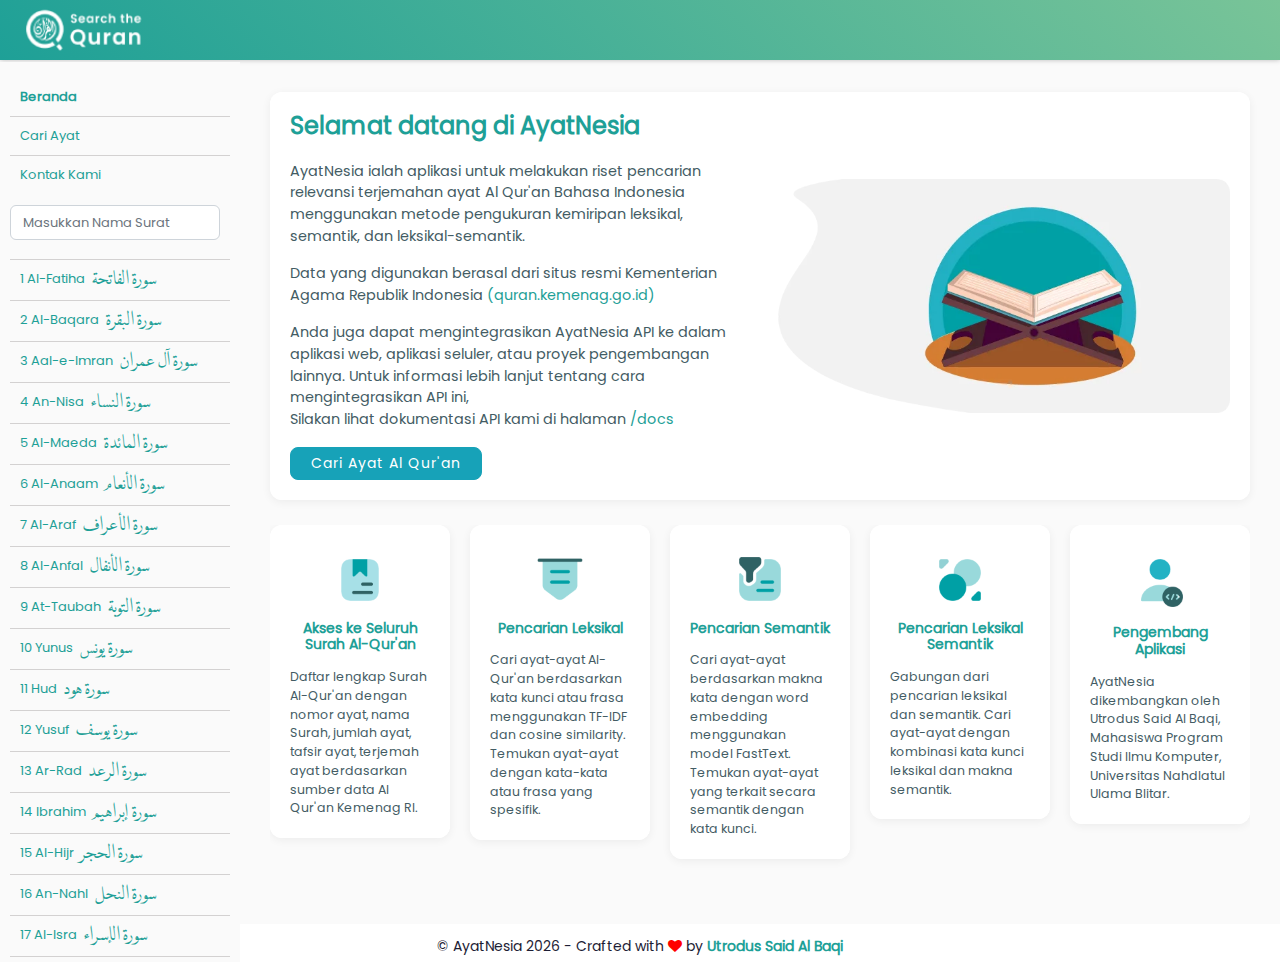
==== commit dda418bf: "feat: :art: redesign web and contents" ====
--- a/index.html
+++ b/index.html
@@ -1,5 +1,6 @@
 <!doctype html>
 <html lang="en">
+
 <head>
    <!-- Required meta tags -->
    <meta charset="utf-8">
@@ -7,18 +8,20 @@
    <!-- Favicon -->
    <link href="assets/images/favicon.png" sizes="60x60" rel="shortcut icon" type="image/x-icon" />
    <!-- Font Awsome -->
-   <link rel="stylesheet" href="https://cdnjs.cloudflare.com/ajax/libs/font-awesome/4.7.0/css/font-awesome.min.css">
+   <link href="assets/css/font-awesome.min.css" rel="stylesheet" type="text/css" />
    <!-- Bootstrap CSS -->
    <link rel="stylesheet" href="assets/css/bootstrap.min.css">
    <link rel="stylesheet" href="assets/css/owl.carousel.min.css">
    <link rel="stylesheet" href="assets/css/style.css">
-   <title>Customer Details</title>
+
+   <title>AyatNesia. The most advanced Quran Search Engine built using cutting-edge search technology.</title>
 </head>
+
 <body>
    <header>
       <nav class="navbar navbar-expand-lg navbar-light">
          <a class="navbar-brand" href="index.html">
-            <img src="assets/images/logo.webp" alt="logo"> 
+            <img src="assets/images/logo.webp" alt="logo">
          </a>
          <a href="javascript:void(0)" class="ml-auto d-md-none" id="sidebar-toggle"><i class="fa fa-bars"></i></a>
       </nav>
@@ -28,84 +31,304 @@
          <a href="javascript:void(0)" class="d-md-none" id="close"><i class="fa fa-times"></i></a>
          <ul class="sidebar-nav">
             <li class="active">
-               <a href="index.html"><i class="fa fa-home"></i> Home</a>
+               <a href="index.html">Beranda</a>
             </li>
             <li>
-               <a href="javascript:void(0)"><i class="fa fa-envelope"></i> Contact Us</a>
+               <a href="search-results.html"> Cari Ayat</a>
             </li>
             <li>
-               <div class="input-group mt-2">
-                  <input type="text" class="form-control" placeholder="Search filter">
+               <a href="https://www.utrodus.my.id/" target="_blank"> Kontak Kami</a>
+            </li>
+
+            <li>
+               <div class="input-group mt-2 mb-3">
+                  <input type="text" class="form-control" placeholder="Masukkan Nama Surat">
                </div>
             </li>
-            <li>
-               <a href="surah.html">1 Al-Fatiha <span>سورة الفاتحة  </span></a>
-            </li>
-            <li>
-               <a href="surah.html">1 Al-Fatiha <span>سورة الفاتحة  </span></a>
-            </li>
-            <li>
-               <a href="surah.html">1 Al-Fatiha <span>سورة الفاتحة  </span></a>
-            </li>
-            <li>
-               <a href="surah.html">1 Al-Fatiha <span>سورة الفاتحة  </span></a>
-            </li>
-            <li>
-               <a href="surah.html">1 Al-Fatiha <span>سورة الفاتحة  </span></a>
-            </li>
-            <li>
-               <a href="surah.html">1 Al-Fatiha <span>سورة الفاتحة  </span></a>
-            </li>
-            <li>
-               <a href="surah.html">1 Al-Fatiha <span>سورة الفاتحة  </span></a>
-            </li>
-            <li>
-               <a href="surah.html">1 Al-Fatiha <span>سورة الفاتحة  </span></a>
-            </li>
-            <li>
-               <a href="surah.html">1 Al-Fatiha <span>سورة الفاتحة  </span></a>
-            </li>
-            <li>
-               <a href="surah.html">1 Al-Fatiha <span>سورة الفاتحة  </span></a>
-            </li>
-            <li>
-               <a href="surah.html">1 Al-Fatiha <span>سورة الفاتحة  </span></a>
+            <li><a href="surah.html">1 Al-Fatiha <span>سورة الفاتحة</span></a>
+            </li>
+            <li><a href="surah.html">2 Al-Baqara <span>سورة البقرة</span></a>
+            </li>
+            <li><a href="surah.html">3 Aal-e-Imran <span>سورة آل عمران</span></a>
+            </li>
+            <li><a href="surah.html">4 An-Nisa <span>سورة النساء</span></a>
+            </li>
+            <li><a href="surah.html">5 Al-Maeda <span>سورة المائدة</span></a>
+            </li>
+            <li><a href="surah.html">6 Al-Anaam <span>سورة الأنعام</span></a>
+            </li>
+            <li><a href="surah.html">7 Al-Araf <span>سورة الأعراف</span></a>
+            </li>
+            <li><a href="surah.html">8 Al-Anfal <span>سورة الأنفال</span></a>
+            </li>
+            <li><a href="surah.html">9 At-Taubah <span>سورة التوبة</span></a>
+            </li>
+            <li><a href="surah.html">10 Yunus <span>سورة يونس</span></a>
+            </li>
+            <li><a href="surah.html">11 Hud <span>سورة هود</span></a>
+            </li>
+            <li><a href="surah.html">12 Yusuf <span>سورة يوسف</span></a>
+            </li>
+            <li><a href="surah.html">13 Ar-Rad <span>سورة الرعد</span></a>
+            </li>
+            <li><a href="surah.html">14 Ibrahim <span>سورة إبراهيم</span></a>
+            </li>
+            <li><a href="surah.html">15 Al-Hijr <span>سورة الحجر</span></a>
+            </li>
+            <li><a href="surah.html">16 An-Nahl <span>سورة النحل</span></a>
+            </li>
+            <li><a href="surah.html">17 Al-Isra <span>سورة الإسراء</span></a>
+            </li>
+            <li><a href="surah.html">18 Al-Kahf <span>سورة الكهف</span></a>
+            </li>
+            <li><a href="surah.html">19 Maryam <span>سورة مريم</span></a>
+            </li>
+            <li><a href="surah.html">20 Taha <span>سورة طه</span></a>
+            </li>
+            <li><a href="surah.html">21 Al-Anbiya <span>سورة الأنبياء</span></a>
+            </li>
+            <li><a href="surah.html">22 Al-Hajj <span>سورة الحج</span></a>
+            </li>
+            <li><a href="surah.html">23 Al-Mumenoon <span>سورة المؤمنون</span></a>
+            </li>
+            <li><a href="surah.html">24 An-Noor <span>سورة النور</span></a>
+            </li>
+            <li><a href="surah.html">25 Al-Furqan <span>سورة الفرقان</span></a>
+            </li>
+            <li><a href="surah.html">26 Ash-Shuara <span>سورة الشعراء</span></a>
+            </li>
+            <li><a href="surah.html">27 An-Naml <span>سورة النمل</span></a>
+            </li>
+            <li><a href="surah.html">28 Al-Qasas <span>سورة القصص</span></a>
+            </li>
+            <li><a href="surah.html">29 Al-Ankaboot <span>سورة العنكبوت</span></a>
+            </li>
+            <li><a href="surah.html">30 Ar-Room <span>سورة الروم</span></a>
+            </li>
+            <li><a href="surah.html">31 Luqman <span>سورة لقمان</span></a>
+            </li>
+            <li><a href="surah.html">32 As-Sajda <span>سورة السجدة</span></a>
+            </li>
+            <li><a href="surah.html">33 Al-Ahzab <span>سورة الأحزاب</span></a>
+            </li>
+            <li><a href="surah.html8">34 Saba <span>سورة سبأ</span></a>
+            </li>
+            <li><a href="surah.html8">35 Fatir <span>سورة فاطر</span></a>
+            </li>
+            <li><a href="surah.html">36 YaSin <span>سورة يس</span></a>
+            </li>
+            <li><a href="surah.html">37 As-Saaffat <span>سورة الصافات</span></a>
+            </li>
+            <li><a href="surah.html">38 Sad <span>سورة ص</span></a>
+            </li>
+            <li><a href="surah.html">39 Az-Zumar <span>سورة الزمر</span></a>
+            </li>
+            <li><a href="surah.html">40 Ghafir <span>سورة غافر</span></a>
+            </li>
+            <li><a href="surah.html">41 Fussilat <span>سورة فصلت</span></a>
+            </li>
+            <li><a href="surah.html">42 Ash-Shura <span>سورة الشورى</span></a>
+            </li>
+            <li><a href="surah.html">43 Az-Zukhruf <span>سورة الزخرف</span></a>
+            </li>
+            <li><a href="surah.html">44 Ad-Dukhan <span>سورة الدخان</span></a>
+            </li>
+            <li><a href="surah.html">45 Al-Jathiya <span>سورة الجاثية</span></a>
+            </li>
+            <li><a href="surah.html">46 Al-Ahqaf <span>سورة الأحقاف</span></a>
+            </li>
+            <li><a href="surah.html">47 Muhammad <span>سورة محمد</span></a>
+            </li>
+            <li><a href="surah.html">48 Al-Fath <span>سورة الفتح</span></a>
+            </li>
+            <li><a href="surah.html">49 Al-Hujraat <span>سورة الحجرات</span></a>
+            </li>
+            <li><a href="surah.html">50 Qaf <span>سورة ق</span></a>
+            </li>
+            <li><a href="surah.html">51 Adh-Dhariyat <span>سورة الذاريات</span></a>
+            </li>
+            <li><a href="surah.html">52 At-tur <span>سورة الطور</span></a>
+            </li>
+            <li><a href="surah.html">53 An-Najm <span>سورة النجم</span></a>
+            </li>
+            <li><a href="surah.html">54 Al-Qamar <span>سورة القمر</span></a>
+            </li>
+            <li><a href="surah.html">55 Al-Rahman <span>سورة الرحمن</span></a>
+            </li>
+            <li><a href="surah.html">56 Al-Waqia <span>سورة الواقعة</span></a>
+            </li>
+            <li><a href="surah.html">57 Al-Hadid <span>سورة الحديد</span></a>
+            </li>
+            <li><a href="surah.html">58 Al-Mujadila <span>سورة المجادلة</span></a>
+            </li>
+            <li><a href="surah.html">59 Al-Hashr <span>سورة الحشر</span></a>
+            </li>
+            <li><a href="surah.html">60 Al-Mumtahina <span>سورة الممتحنة</span></a>
+            </li>
+            <li><a href="surah.html">61 As-Saff <span>سورة الصف</span></a>
+            </li>
+            <li><a href="surah.html">62 Al-Jumua <span>سورة الجمعة</span></a>
+            </li>
+            <li><a href="surah.html">63 Al-Munafiqoon <span>سورة المنافقون</span></a>
+            </li>
+            <li><a href="surah.html">64 At-Taghabun <span>سورة التغابن</span></a>
+            </li>
+            <li><a href="surah.html">65 At-Talaq <span>سورة الطلاق</span></a>
+            </li>
+            <li><a href="surah.html">66 At-Tahrim <span>سورة التحريم</span></a>
+            </li>
+            <li><a href="surah.html">67 Al-Mulk <span>سورة الملك</span></a>
+            </li>
+            <li><a href="surah.html">68 Al-Qalam <span>سورة القلم</span></a>
+            </li>
+            <li><a href="surah.html">69 Al-Haaqqa <span>سورة الحاقة</span></a>
+            </li>
+            <li><a href="surah.html">70 Al-Maarij <span>سورة المعارج</span></a>
+            </li>
+            <li><a href="surah.html">71 Nooh <span>سورة نوح</span></a>
+            </li>
+            <li><a href="surah.html">72 Al-Jinn <span>سورة الجن</span></a>
+            </li>
+            <li><a href="surah.html">73 Al-Muzzammil <span>سورة المزمل</span></a>
+            </li>
+            <li><a href="surah.html">74 Al-Muddathir <span>سورة المدثر</span></a>
+            </li>
+            <li><a href="surah.html">75 Al-Qiyama <span>سورة القيامة</span></a>
+            </li>
+            <li><a href="surah.html">76 Al-Insan <span>سورة الإنسان</span></a>
+            </li>
+            <li><a href="surah.html">77 Al-Mursalat <span>سورة المرسلات</span></a>
+            </li>
+            <li><a href="surah.html">78 An-Naba <span>سورة النبأ</span></a>
+            </li>
+            <li><a href="surah.html">79 An-Naziat <span>سورة النازعات</span></a>
+            </li>
+            <li><a href="surah.html">80 Abasa <span>سورة عبس</span></a>
+            </li>
+            <li><a href="surah.html">81 At-Takwir <span>سورة التكوير</span></a>
+            </li>
+            <li><a href="surah.html">82 AL-Infitar <span>سورة الإنفطار</span></a>
+            </li>
+            <li><a href="surah.html">83 Al-Mutaffifin <span>سورة المطففين</span></a>
+            </li>
+            <li><a href="surah.html">84 Al-Inshiqaq <span>سورة الانشقاق</span></a>
+            </li>
+            <li><a href="surah.html">85 Al-Burooj <span>سورة البروج</span></a>
+            </li>
+            <li><a href="surah.html">86 At-Tariq <span>سورة الطارق</span></a>
+            </li>
+            <li><a href="surah.html">87 Al-Ala <span>سورة الأعلى</span></a>
+            </li>
+            <li><a href="surah.html">88 Al-Ghashiya <span>سورة الغاشية</span></a>
+            </li>
+            <li><a href="surah.html">89 Al-Fajr <span>سورة الفجر</span></a>
+            </li>
+            <li><a href="surah.html">90 Al-Balad <span>سورة البلد</span></a>
+            </li>
+            <li><a href="surah.html">91 Ash-Shams <span>سورة الشمس</span></a>
+            </li>
+            <li><a href="surah.html">92 Al-Lail <span>سورة الليل</span></a>
+            </li>
+            <li><a href="surah.html">93 Ad-Dhuha <span>سورة الضحى</span></a>
+            </li>
+            <li><a href="surah.html">94 Al-Inshirah <span>سورة الشرح</span></a>
+            </li>
+            <li><a href="surah.html">95 At-Tin <span>سورة التين</span></a>
+            </li>
+            <li><a href="surah.html">96 Al-Alaq <span>سورة العلق</span></a>
+            </li>
+            <li><a href="surah.html">97 Al-Qadr <span>سورة القدر</span></a>
+            </li>
+            <li><a href="surah.html">98 Al-Bayyina <span>سورة البينة</span></a>
+            </li>
+            <li><a href="surah.html">99 Al-Zalzala <span>سورة الزلزلة</span></a>
+            </li>
+            <li><a href="surah.html">100 Al-Adiyat <span>سورة العاديات</span></a>
+            </li>
+            <li><a href="surah.html">101 Al-Qaria <span>سورة القارعة</span></a>
+            </li>
+            <li><a href="surah.html">102 At-Takathur <span>سورة التكاثر</span></a>
+            </li>
+            <li><a href="surah.html">103 Al-Asr <span>سورة العصر</span></a>
+            </li>
+            <li><a href="surah.html">104 Al-Humaza <span>سورة الهمزة</span></a>
+            </li>
+            <li><a href="surah.html">105 Al-fil <span>سورة الفيل</span></a>
+            </li>
+            <li><a href="surah.html">106 Quraish <span>سورة قريش</span></a>
+            </li>
+            <li><a href="surah.html">107 Al-Maun <span>سورة الماعون</span></a>
+            </li>
+            <li><a href="surah.html">108 Al-Kauther <span>سورة الكوثر</span></a>
+            </li>
+            <li><a href="surah.html">109 Al-Kafiroon <span>سورة الكافرون</span></a>
+            </li>
+            <li><a href="surah.html">110 An-Nasr <span>سورة النصر</span></a>
+            </li>
+            <li><a href="surah.html">111 Al-Masadd <span>سورة المسد</span></a>
+            </li>
+            <li><a href="surah.html">112 Al-Ikhlas <span>سورة الإخلاص</span></a>
+            </li>
+            <li><a href="surah.html">113 Al-Falaq <span>سورة الفلق</span></a>
+            </li>
+            <li><a href="surah.html">114 An-Nas <span>سورة الناس</span></a>
             </li>
          </ul>
+
       </aside>
       <section id="content-wrapper" class="user-dashboard">
-         <div class="row align-items-center">
-            <div class="col-md-8 col-lg-6 mb-3">
-               <form class="navbar-forms" role="search">
-                  <div class="input-group">
-                     <input type="text" class="form-control" placeholder="Search">
-                     <div class="input-group-btn">
-                        <a class="btn btn-primary" href="search-results.html"><i class="fa fa-search"></i></a>
-                     </div>
-                  </div>
-               </form>
-
-               <a href="javascript:void(0)" class="btn btn-primary btn-block d-md-none mt-3" id="sidebar-toggle2">
-                  Browse Surahs <i class="fa fa-caret-right float-right pt-1"></i>
-               </a>
-
-
+         <!-- <div class="row">
+            <div class="col-sm-12 col-md-6 col-lg-7 mb-3">
+               <div class="input-group mb-3">
+                  <input type="text" class="form-control"
+                     placeholder="Masukkan Kata Kunci Bahasa Indonesia Untuk Mencari Ayat Al Qur'an"
+                     aria-label="Masukkan Kata Kunci Bahasa Indonesia Untuk Mencari Ayat Al Qur'an"
+                     aria-describedby="button-addon2">
+                  <div class="input-group-append">
+                     <button class="btn btn-outline-info dropdown-toggle" type="button" data-toggle="dropdown"
+                        aria-haspopup="true" aria-expanded="false">Pengukuran Kemiripan Leksikal & Semantik</button>
+                     <div class="dropdown-menu">
+                        <a class="dropdown-item" href="#">Pengukuran Kemiripan Leksikal</a>
+                        <a class="dropdown-item" href="#">Pengukuran Kemiripan Semantik</a>
+                        <a class="dropdown-item" href="#">Pengukuran Kemiripan Leksikal & Semantik</a>
+                     </div>
+                  </div>
+               </div>
             </div>
-         </div>
+            <div class="col-sm-12 col-md-3 col-lg-3">
+               <button class="btn btn-info" type="button">Cari Ayat Al Qur'an</button>
+            </div>
+
+
+            <a href="javascript:void(0)" class="btn btn-primary btn-block d-md-none mt-3" id="sidebar-toggle2">
+               Browse Surahs <i class="fa fa-caret-right float-right pt-1"></i>
+            </a>
+         </div> -->
          <div class="row">
             <div class="col-md-12">
                <div class="card search-engine">
                   <div class="card-body">
                      <div class="row align-items-center">
                         <div class="col-md-6">
-                           <h5>Why another Quran Search Engine?</h5>
-                           <p>As we know there are many Quran Search Engines available on the internet, but all of 
-                              them have very limited search capabilities. search-the-quran.com is based on cutting 
-                              edge search technology using the english <a href="javascript:void(0)"> translation by Abdullah Yusuf Ali.</a>
-                           </p>
+                           <h4>Selamat datang di AyatNesia</h4>
+                           <p>AyatNesia ialah aplikasi untuk melakukan riset pencarian relevansi terjemahan ayat Al
+                              Qur'an Bahasa Indonesia menggunakan metode pengukuran kemiripan leksikal, semantik, dan
+                              leksikal-semantik.
+                           </p>
+
                            <p>
-                              Note: This site uses a highly verified precise Quran text provided by the Tanzil Project.
-                           </p>
+                              Data yang digunakan berasal dari situs resmi Kementerian Agama Republik Indonesia
+                              <a href="https://quran.kemenag.go.id/" target=”_blank”>
+                                 (quran.kemenag.go.id)</a>
+                           </p>
+                           <p>Anda juga dapat mengintegrasikan AyatNesia API ke dalam aplikasi web, aplikasi seluler,
+                              atau proyek pengembangan lainnya. Untuk informasi lebih lanjut tentang cara
+                              mengintegrasikan API ini, <br>
+                              Silakan lihat dokumentasi API kami di halaman
+                              <a href="javascript:void(0)">
+                                 /docs</a>
+                           </p>
+                           <button class="btn btn-info" type="button"><a href="search-results.html" >Cari Ayat Al Qur'an</a></button>
                         </div>
                         <div class="col-md-6 text-md-right">
                            <img class="img-fluid mt-4 mt-md-0" src="assets/images/quran.webp" alt="quran">
@@ -121,14 +344,10 @@
                   <div class="item">
                      <div class="card">
                         <div class="card-body">
-                           <img src="assets/images/multi-word-search.png" alt="multi-word-search">
-                           <h6>Multi-word Search</h6>
-                           <p>Search multi-word phrases that 
-                              spread across more than one verse 
-                              as opposed to the single verse 
-                              search offered by all other Quran 
-                              Search Engines. Examples: "Roman 
-                              Victory", "War on Usury".
+                           <img src="assets/images/icon-list-quran.png" alt="icon-list-quran">
+                           <h6>Akses ke Seluruh Surah Al-Qur'an</h6>
+                           <p> Daftar lengkap Surah Al-Qur'an dengan nomor ayat, nama Surah, jumlah ayat, tafsir ayat,
+                              terjemah ayat berdasarkan sumber data Al Qur'an Kemenag RI.
                            </p>
                         </div>
                      </div>
@@ -136,14 +355,11 @@
                   <div class="item">
                      <div class="card">
                         <div class="card-body">
-                           <img src="assets/images/synonym-search.png" alt="synonym-search">
-                           <h6>Synonym Search</h6>
-                           <p>so you don't have to know the exact 
-                              words used in the translations. For 
-                              example, to search for Jesus in the 
-                              Quran you can use any of these 
-                              variations: "Jesus", "Christ", 
-                              "Messiah", "Isa".
+                           <img src="assets/images/icon-lexical-search.png" alt="icon-lexical-search">
+
+                           <h6>Pencarian Leksikal</h6>
+                           <p>Cari ayat-ayat Al-Qur'an berdasarkan kata kunci atau frasa menggunakan TF-IDF dan cosine
+                              similarity. Temukan ayat-ayat dengan kata-kata atau frasa yang spesifik.
                            </p>
                         </div>
                      </div>
@@ -151,14 +367,11 @@
                   <div class="item">
                      <div class="card">
                         <div class="card-body">
-                           <img src="assets/images/exclusion-search.png" alt="exclusion-search">
-                           <h6>Exclusion</h6>
-                           <p>To search for verses that don't 
-                              contain certain words. For example 
-                              to find verses that talk about charity 
-                              without mentioning Prayer use the 
-                              NOT or - symbol: "Charity NOT 
-                              Prayer", "Charity -Prayer".
+                           <img src="assets/images/icon-semantic-search.png" alt="icon-semantic-search">
+
+                           <h6>Pencarian Semantik</h6>
+                           <p>Cari ayat-ayat berdasarkan makna kata dengan word embedding menggunakan model FastText.
+                              Temukan ayat-ayat yang terkait secara semantik dengan kata kunci.
                            </p>
                         </div>
                      </div>
@@ -166,13 +379,10 @@
                   <div class="item">
                      <div class="card">
                         <div class="card-body">
-                           <img src="assets/images/morphological-search.png" alt="morphological-search" style="width: 40px;">
-                           <h6>Morphological Search</h6>
-                           <p>allows finding different variations of 
-                              the word. For example, searching for 
-                              "intention" will find verses using 
-                              words like intends, intending, 
-                              intention, intentionally, etc.
+                           <img src="assets/images/icon-combination-search.png" alt="icon-combination-search">
+                           <h6>Pencarian Leksikal Semantik</h6>
+                           <p>Gabungan dari pencarian leksikal dan semantik. Cari ayat-ayat dengan kombinasi kata kunci
+                              leksikal dan makna semantik.
                            </p>
                         </div>
                      </div>
@@ -180,14 +390,15 @@
                   <div class="item">
                      <div class="card">
                         <div class="card-body">
-                           <img src="assets/images/material-compare-arrows.png" alt="material-compare-arrows">
-                           <h6>Suggestive Search</h6>
-                           <p>"Did you Mean" suggestions for 
-                              misspellings.
-                           </p>
-                        </div>
-                     </div>
-                  </div>
+                           <img src="assets/images/icon-developer.png" alt="icon-developer">
+                           <h6>Pengembang Aplikasi</h6>
+                           <p>AyatNesia dikembangkan oleh Utrodus Said Al Baqi, Mahasiswa Program Studi Ilmu Komputer,
+                              Universitas Nahdlatul Ulama Blitar.
+                           </p>
+                        </div>
+                     </div>
+                  </div>
+
                </div>
             </div>
          </div>
@@ -198,75 +409,83 @@
       <div class="container">
          <div class="row">
             <div class="col-md-12">
-               <p> &copy; Search The Quran 2010-2021</p>
+               <p> &copy; AyatNesia
+                  <script>
+                     document.write(new Date().getFullYear())
+                  </script>
+                  - Crafted with <i class="fa fa-heart" aria-hidden="true"></i> by <a href="https://utrodus.my.id/"
+                     target="_blank"> <b> Utrodus Said Al Baqi</b></a>
+               </p>
             </div>
          </div>
       </div>
    </footer>
+
    <!-- jQuery first, then Popper.js, then Bootstrap JS -->
    <script src="assets/js/jquery-3.4.1.slim.min.js"></script>
    <script src="assets/js/popper.min.js"></script>
    <script src="assets/js/bootstrap.min.js"></script>
    <script src="assets/js/owl.carousel.js"></script>
    <script>
-      const $button  = document.querySelector('#sidebar-toggle');
-      const $button2  = document.querySelector('#sidebar-toggle2');
+      const $button = document.querySelector('#sidebar-toggle');
+      const $button2 = document.querySelector('#sidebar-toggle2');
       const $wrapper = document.querySelector('#wrapper');
 
       $button.addEventListener('click', (e) => {
-       e.preventDefault();
-       $wrapper.classList.toggle('toggled');
-    });
+         e.preventDefault();
+         $wrapper.classList.toggle('toggled');
+      });
 
       $button2.addEventListener('click', (e) => {
-       e.preventDefault();
-       $wrapper.classList.toggle('toggled');
-    });
-
- </script>
- <script>
-   $(document).ready(function(){
-    $("#close").click(function(){
-     $("#wrapper").removeClass('toggled');
-  });
- });
-</script>
-<script>
-   $('#search').owlCarousel({
-     loop: true,
-     margin: 20,
-     dots: false,
-     autoplay: false,
-     smartSpeed: 300,
-     autoplayTimeout: 5000,
-     autoplaySpeed: 3000,
-     nav: false,
-
-     navText: ['<i class="fa fa-angle-left"></i>', '<i class="fa fa-angle-right"></i>'],
-     responsive: {
-      0: {
-         items: 1,
-         nav: true,
+         e.preventDefault();
+         $wrapper.classList.toggle('toggled');
+      });
+
+   </script>
+   <script>
+      $(document).ready(function () {
+         $("#close").click(function () {
+            $("#wrapper").removeClass('toggled');
+         });
+      });
+   </script>
+   <script>
+      $('#search').owlCarousel({
+         loop: true,
+         margin: 20,
+         dots: false,
          autoplay: false,
-         
-      },
-      576: {
-         items: 2,
-         autoplay: false,
-         
-      },
-      767: {
-         items: 2
-      },
-      991: {
-         items: 4
-      },
-      1200: {
-         items: 5
-      }
-   }
-});
-
-</script>
+         smartSpeed: 300,
+         autoplayTimeout: 5000,
+         autoplaySpeed: 3000,
+         nav: false,
+
+         navText: ['<i class="fa fa-angle-left"></i>', '<i class="fa fa-angle-right"></i>'],
+         responsive: {
+            0: {
+               items: 1,
+               nav: true,
+               autoplay: false,
+
+            },
+            576: {
+               items: 2,
+               autoplay: false,
+
+            },
+            767: {
+               items: 2
+            },
+            991: {
+               items: 4
+            },
+            1200: {
+               items: 5
+            }
+         }
+      });
+
+   </script>
 </body>
+
 </html>--- a/assets/css/style.css
+++ b/assets/css/style.css
@@ -1,680 +1,797 @@
 @font-face {
-  font-family: Poppins;
-  src: url('../../assets/fonts/Poppins-Regular.ttf');
+	font-family: Poppins;
+	src: url('../../assets/fonts/Poppins-Regular.ttf');
 }
 
 @font-face {
-  font-family: Mishafi-Gold;
-  src: url('../../assets/fonts/Mishafi-Gold.ttf');
+	font-family: Mishafi-Gold;
+	src: url('../../assets/fonts/Mishafi-Gold.ttf');
 }
 
 body {
-  position: relative;
-  min-height: 100%;
-  color: #435C64 !important;
-  font-family: Poppins;
-  background: #FAFAFA;
+	position: relative;
+	min-height: 100%;
+	color: #435C64 !important;
+	font-family: Poppins;
+	background: #FAFAFA;
 }
 
 a {
-  transition: background 0.2s, color 0.2s;
+	transition: background 0.2s, color 0.2s;
 }
 
 a:hover,
 a:focus {
-  text-decoration: none;
+	text-decoration: none;
 }
 
 ul {
-  margin: 0;
-  padding: 0;
-  list-style: none;
+	margin: 0;
+	padding: 0;
+	list-style: none;
 }
 
 .btn {
-  border-radius: 8px;
-  font-size: 14px;
-  padding: 5px 20px;
-  font-weight: 500;
-  letter-spacing: 1px;
+	border-radius: 8px;
+	font-size: 14px;
+	padding: 5px 20px;
+	font-weight: 500;
+	letter-spacing: 1px;
 }
 
 .btn:focus,
 .btn:active {
-  box-shadow: none;
+	box-shadow: none;
 }
 
 .btn-primary {
-  background: #22B1C3 !important;
-  color: #fff;
-  border: 1px solid #22B1C3 !important;
+	background: #1ea097 !important;
+	color: #fff;
+	border: 1px solid #1ea097 !important;
 }
 
 .text-primary {
-  color: #22b1c3 !important;
+	color: #1ea097 !important;
 }
 
 .form-control {
-  font-size: 13px;
-  height: 35px;
-  border-radius: 6px
+	font-size: 13px;
+	height: 35px;
+	border-radius: 6px
 }
 
 .form-control:focus {
-  box-shadow: none;
-  outline: none;
-  border: 1px solid #22B1C3 !important;
-  font-size: 14px;
+	box-shadow: none;
+	outline: none;
+	border: 1px solid #1ea097 !important;
+	font-size: 14px;
 }
 
 .form-group {
-  margin-bottom: 30px;
+	margin-bottom: 30px;
 }
 
 #wrapper {
-  padding-left: 0;
-  transition: all 0.5s ease;
-  position: relative;
+	padding-left: 0;
+	transition: all 0.5s ease;
+	position: relative;
 }
 
 header img {
-  width: 130px;
+	width: 135px;
 }
 
 .navbar-brand span {
-  color: #35256c;
-  font-size: 22px;
-  font-weight: 500;
-  position: relative;
-  top: 2px;
+	color: #35256c;
+	font-size: 22px;
+	font-weight: 500;
+	position: relative;
+	top: 2px;
 }
 
 #sidebar-wrapper {
-  z-index: 1000;
-  border-radius: 0;
-  position: fixed;
-  left: 220px;
-  width: 0;
-  height: 100%;
-  margin-left: -220px;
-  overflow-y: auto;
-  overflow-x: hidden;
-  background: #fafafa;
-  transition: all 0.5s ease;
+	z-index: 1000;
+	border-radius: 0;
+	position: fixed;
+	left: 240px;
+	width: 0;
+	height: 100%;
+	margin-left: -240px;
+	overflow-y: auto;
+	overflow-x: hidden;
+	background: #fafafa;
+	transition: all 0.5s ease;
 }
 
 #wrapper.toggled #sidebar-wrapper {
-  width: 220px;
+	width: 240px;
 }
 
 .sidebar-brand {
-  position: absolute;
-  top: 0;
-  width: 220px;
-  text-align: center;
-  padding: 20px 0;
+	position: absolute;
+	top: 0;
+	width: 240px;
+	text-align: center;
+	padding: 20px 0;
 }
 
 .sidebar-brand h2 {
-  margin: 0;
-  font-weight: 600;
-  font-size: 24px;
-  color: #fff;
+	margin: 0;
+	font-weight: 600;
+	font-size: 24px;
+	color: #fff;
 }
 
 .sidebar-nav {
-  position: absolute;
-  top: 10px;
-  width: 220px;
-  margin: 0;
-  padding: 6px 10px 80px;
-  list-style: none;
+	position: absolute;
+	top: 10px;
+	width: 240px;
+	margin: 0;
+	padding: 6px 10px 80px;
+	list-style: none;
 }
 
 .sidebar-nav>li {
-  text-indent: 10px;
-  padding: 3px 10px;
-  border-bottom: 1px solid #d3d1d1;
+	text-indent: 10px;
+	padding: 3px 10px 3px 0;
+	border-bottom: 1px solid #d3d1d1;
 }
 
 .sidebar-nav>li a {
-  display: block;
-  text-decoration: none;
-  color: #22b1c3;
-  line-height: 32px;
-  font-weight: 500;
-  font-size: 14px;
+	display: block;
+	text-decoration: none;
+	color: #1ea097;
+	line-height: 32px;
+	font-weight: 500;
+	font-size: 13px;
 }
 
 .sidebar-nav>li>a:hover {
-  color: #35256c;
+	color: #35256c;
 }
 
 .sidebar-nav>li.active>a {
-  text-decoration: none;
-  font-weight: 600;
+	text-decoration: none;
+	font-weight: 600;
 }
 
 .sidebar-nav>li a span,
 .user-dashboard .dropdown-menu li span {
-  font-size: 35px;
-  font-weight: 500;
-  font-family: Mishafi-Gold;
-  margin-left: 3px; 
+	font-size: 30px;
+	font-weight: 500;
+	font-family: Mishafi-Gold;
+	margin-left: 3px; 
 }
 
 .sidebar-nav>li>a i.fa {
-  font-size: 16px;
-  margin-right: 5px;
+	font-size: 16px;
+	margin-right: 5px;
 }
 
 .sidebar-nav>li:nth-child(3) {
-  border-bottom: 0;
+	border-bottom: 0;
 }
 
 #content-wrapper {
-  width: 100%;
-  padding: 30px 30px 40px 30px;
-  min-height: calc(100vh - 105px);
+	width: 100%;
+	padding: 30px 30px 40px 30px;
+	min-height: calc(100vh - 105px);
 
 }
 
 #wrapper.toggled #content-wrapper {
-  position: absolute;
-  margin-right: -250px;
+	position: absolute;
+	margin-right: -250px;
 }
 
 .navbar {
-  background: #22B1C3 !important;
-  color: #fff;
-  position: fixed;
-  width: 100%;
-  box-shadow: 0 0 5px rgb(0 0 0 / 26%);
-  z-index: 999;
-  top: 0;
-  padding: 2px 30px 2px 30px;
+    background: var(--gradient, linear-gradient(-135deg, #79C498 0%, #1ea097 100%));
+	color: #fff;
+	position: fixed;
+	width: 100%;
+	box-shadow: 0 0 5px rgb(0 0 0 / 26%);
+	z-index: 999;
+	top: 0;
+	padding: 2px 20px 2px 20px;
 }
 
 #sidebar-toggle {
-  color: #fff;
+	color: #fff;
 }
 
 .navbar .dropdown-menu {
-  position: absolute;
-  top: 100%;
-  left: initial;
-  right: -7px;
-  min-width: 12rem;
-  box-shadow: 0px 5px 15px #5e5a5a1c;
-  margin-top: 18px;
-  border: none;
+	position: absolute;
+	top: 100%;
+	left: initial;
+	right: -7px;
+	min-width: 12rem;
+	box-shadow: 0px 5px 15px #5e5a5a1c;
+	margin-top: 18px;
+	border: none;
 }
 
 .navbar .badge {
-  width: 12px;
-  padding: 0;
-  height: 12px;
-  border-radius: 50%;
-  font-size: 9px;
-  line-height: 13px;
-  background: #FFA007;
-  color: #fff;
-  display: block !important;
-  position: absolute;
-  top: 2px;
-  right: -8px;
+	width: 12px;
+	padding: 0;
+	height: 12px;
+	border-radius: 50%;
+	font-size: 9px;
+	line-height: 13px;
+	background: #FFA007;
+	color: #fff;
+	display: block !important;
+	position: absolute;
+	top: 2px;
+	right: -8px;
 }
 
 .navbar .badge-success {
-  background: #9BF014;
-  border: 2px solid #5A6378;
+	background: #9BF014;
+	border: 2px solid #5A6378;
 }
 
 
 /* Dashboard */
 
 .user-dashboard .navbar-forms .btn {
-  background: #22b1c3 !important;
-  border: 1px solid #22b1c3 !important;
-  padding: 6px;
-  border-radius: 6px;
-  width: 35px;
-  height: 35px;
+	background: #1ea097 !important;
+	border: 1px solid #1ea097 !important;
+	padding: 6px;
+	border-radius: 6px;
+	width: 35px;
+	height: 35px;
 }
 
 .user-dashboard .navbar-forms .form-control {
-  border-radius: 6px !important;
-  margin-right: 10px;
+	border-radius: 6px !important;
+	margin-right: 10px;
 }
 
 .user-dashboard .card {
-  border-radius: 12px;
-  box-shadow: 0px 2px 10px #0000000f;
-  border: none;
-  margin-bottom: 25px;
+	border-radius: 12px;
+	box-shadow: 0px 2px 10px #0000000f;
+	border: none;
+	margin-bottom: 25px;
 }
 
 .user-dashboard .card .card-body {
-  padding: 20px;
-  border-radius: 12px;
-  background: #fff;
+	padding: 20px;
+	border-radius: 12px;
+	background: #fff;
 }
 
 .user-dashboard .card .card-body h2 {
-  font-weight: 600;
-  margin-bottom: 0px;
+	font-weight: 600;
+	margin-bottom: 0px;
 }
 
 .user-dashboard .card .card-body form label {
-  margin-top: 5px;
+	margin-top: 5px;
 }
 
 .modal h5 {
-  color: #22B1C3 !important;
-  font-size: 18px;
+	color: #1ea097 !important;
+	font-size: 18px;
 }
 
 .modal .modal-body {
-  padding: 25px 30px;
-}
-
-.modal .modal-body h6 {
-  font-size: 40px;
-  margin-bottom: 5px;
-  color: #000;
-  font-family: Mishafi-Gold;
-  text-align: right;
-}
+	padding: 25px 30px;
+}
+
 
 .modal .modal-body p {
-  font-size: 13px;
+	font-size: 16px;
+	margin-bottom: 15px;
 }
 
 .modal .form-group {
-  margin-bottom: 10px;
+	margin-bottom: 10px;
 }
 
 .modal .form-group span {
-  position: absolute;
-  right: 20px;
-  bottom: 10px;
+	position: absolute;
+	right: 20px;
+	bottom: 10px;
 }
 
 .modal .modal-content {
-  border-radius: 12px;
-  border: none;
+	border-radius: 12px;
+	border: none;
 }
 
 .fa-times {
-  position: absolute;
-  right: 15px;
-  font-size: 22px;
-  top: 10px;
-  color: #22b1c3;
-  -webkit-text-stroke: 2px #fafafa;
+	position: absolute;
+	right: 15px;
+	font-size: 22px;
+	top: 10px;
+	color: #1ea097;
+	-webkit-text-stroke: 2px #fafafa;
 }
 
 .search-block .item {
-  text-align: center;
+	text-align: center;
 }
 
 .search-block .item h6 {
-  font-weight: 600;
-  color: #22B1C3 !important;
-  font-size: 14px;
+	font-weight: 600;
+	color: #1ea097 !important;
+	font-size: 14px;
+	margin-bottom: 15px;
 }
 
 .search-block .item p {
-  font-size: 11px;
-  margin-bottom: 0;
-  text-align: left;
+	font-size: 12.5px;
+	margin-bottom: 0;
+	text-align: left;
 }
 
 .search-block .item img {
-  max-width: 50px;
-  min-height: 40px;
-  object-fit: contain;
-  margin: 10px auto 15px;
+	max-width: 50px;
+	min-height: 40px;
+	object-fit: contain;
+	margin: 10px auto 15px;
 }
 
 .search-block .item .card {
-  min-height: 250px;
-}
-
-.search-engine h5 {
-  font-weight: 600;
-  color: #22B1C3;
-  margin-bottom: 20px;
+	min-height: 280px;
+}
+
+.search-engine h4 {
+	font-weight: 600;
+	color: #1ea097;
+	margin-bottom: 20px;
 }
 
 .search-engine p {
-  font-size: 13px;
+	font-size: 0.9em;
 }
 
 .search-engine a {
-  color: #22B1C3;
+	color: #1ea097;
+}
+
+.search-engine button a{
+	color: #fff;
 }
 
 .owl-nav button {
-  position: absolute;
-  top: 46%;
-  transform: translateY(-50%);
-  margin: 0;
-  transition: all 0.3s ease-in-out;
+	position: absolute;
+	top: 46%;
+	transform: translateY(-50%);
+	margin: 0;
+	transition: all 0.3s ease-in-out;
 }
 
 .owl-nav button i {
-  background: #22b1c3 !important;
-  border-radius: 50%;
-  width: 30px;
-  height: 30px;
-  color: #fff;
-  font-size: 22px;
-  line-height: 28px;
+	background: #1ea097 !important;
+	border-radius: 50%;
+	width: 30px;
+	height: 30px;
+	color: #fff;
+	font-size: 22px;
+	line-height: 28px;
 }
 
 .owl-nav button.owl-prev {
-  left: -13px;
+	left: -13px;
 }
 
 .owl-nav button.owl-next {
-  right: -13px;
+	right: -13px;
 }
 
 .user-dashboard .dropdown-menu {
- width: 100%;
- padding: 10px 20px;
- height: 203px;
- overflow: scroll;
- border: none;
- border-radius: 6px;
- box-shadow: 0 0 5px #0b0a0a40;
+	width: 50%;
+	padding: 10px 20px;
+	border: none;
+	border-radius: 6px;
+	box-shadow: 0 0 5px #0b0a0a40;
 }
 
 .user-dashboard .dropdown-menu li {
-  border-bottom: 1px solid #d3d1d1;
-  padding: 6px 0;
+	border-bottom: 1px solid #d3d1d1;
+	padding: 6px 0;
 }
 
 .user-dashboard .dropdown-menu li a {
-  font-size: 14px;
+	font-size: 14px;
 
 }
 
 .user-dashboard .dropdown-menu li span  {
-  line-height: 21px;
-  font-size: 30px;
+	line-height: 21px;
+	font-size: 30px;
 }
 
 footer {
-  background: #fff;
-  padding: 12px 0;
-  color: #22B1C3 !important;
+	background: #fff;
+	padding: 12px 0;
+	color: #1ea097 !important;
 }
 
 footer p {
-  text-align: center;
-  margin-bottom: 0;
-  font-size: 14px;
+	text-align: center;
+	margin-bottom: 0;
+	font-size: 14px;
+	color: #1D1D35;
+}
+
+footer p a{
+	color: #1ea097 !important;
+	font-weight: bold;
+}
+
+footer p i.fa-heart:before {
+    content: "\f004";
+    color: red;
 }
 
 .arabic-block h5 {
-  font-size: 50px;
-  color: #000;
-  font-family: Mishafi-Gold;
+	font-size: 45px;
+	color: #000;
+	font-family: Mishafi-Gold;
 }
 
 .arabic-block p {
-  font-size: 12px;
+	font-size: 14px;
 }
 
 
 /* FAQ */
 
 .faq-section {
-  padding: 60px 0;
+	padding: 60px 0;
 }
 
 .faq-section h2 {
-  font-size: 32px;
-  margin-bottom: 50px;
+	font-size: 32px;
+	margin-bottom: 50px;
 }
 
 .faq-section .card {
-  border: none;
-  border-radius: 6px !important;
-  box-shadow: 0px 1px 4px #00000021;
-  margin-bottom: 20px;
+	border: none;
+	border-radius: 6px !important;
+	box-shadow: 0px 1px 4px #00000021;
+	margin-bottom: 20px;
 }
 
 .faq-section .card-header {
-  background: #5268C2;
-  padding: 10px 10px 0;
-  border: none;
-  border-radius: 15px 15px 0px 0px;
+	background: #5268C2;
+	padding: 10px 10px 0;
+	border: none;
+	border-radius: 15px 15px 0px 0px;
 }
 
 .faq-section .card .card-header .btn-header-link {
-  display: block;
-  text-align: left;
-  background: #22b1c3;
-  color: #fff;
-  font-size: 14px;
-  font-weight: 600;
-  padding: 5px 30px;
-  border-radius: 0;
-  line-height: 22px;
+	display: block;
+	text-align: left;
+	background: #1ea097;
+	color: #fff;
+	font-size: 14px;
+	font-weight: 600;
+	padding: 5px 30px;
+	border-radius: 0;
+	line-height: 22px;
 }
 
 .faq-section .card .card-header .btn-header-link span {
- font-weight: 500;
- font-size: 35px;
- font-family: Mishafi-Gold;
+	font-weight: 500;
+	font-size: 35px;
+	font-family: Mishafi-Gold;
 }
 
 .faq-section .card .card-header .btn-header-link small {
-  font-weight: 600;
+	font-weight: 600;
 }
 
 .faq-section .card .card-header .btn-header-link:after {
-  content: "\f106";
-  font: normal normal normal 14px/1 FontAwesome;
-  font-weight: 900;
-  float: left;
-  border-radius: 50%;
-  color: #fff;
-  padding: 1px;
-  display: block;
-  line-height: 14px;
-  font-size: 18px !important;
-  text-align: center;
-  margin-top: 6px;
-  position: absolute;
-  left: 10px;
-  top: 8px;
+	content: "\f106";
+	font: normal normal normal 14px/1 FontAwesome;
+	font-weight: 900;
+	float: left;
+	border-radius: 50%;
+	color: #fff;
+	padding: 1px;
+	display: block;
+	line-height: 14px;
+	font-size: 18px !important;
+	text-align: center;
+	margin-top: 6px;
+	position: absolute;
+	left: 10px;
+	top: 8px;
 }
 
 .faq-section .card .card-header .btn-header-link.collapsed {
-  background: #22b1c3;
-  color: #fff;
-  border-radius: 0;
+	background: #1ea097;
+	color: #fff;
+	border-radius: 0;
 }
 
 .faq-section .card .card-header .btn-header-link.collapsed:after {
-  content: "\f107";
-  color: #fff;
+	content: "\f107";
+	color: #fff;
 }
 
 .faq-section .card .collapsing {
-  background: #fff;
-  line-height: 30px;
+	background: #fff;
+	line-height: 30px;
 }
 
 
 .faq-section .accordion .card-header {
-  background: transparent;
-  padding: 0;
-  position: relative;
+	background: transparent;
+	padding: 0;
+	position: relative;
 }
 
 .faq-section .accordion .card-body {
-  padding: 20px 25px;
-  font-size: 16px;
+	padding: 20px 25px 15px;
+	font-size: 16px;
 }
 
 .icon-block {
-  position: absolute;
-  right: 10px;
-  top: 7px;
+	position: absolute;
+	right: 10px;
+	top: 14px;
 }
 
 .icon-block a {
-  background: #fff;
-  border-radius: 3px;
-  width: 30px;
-  height: 30px;
-  display: block;
-  margin-bottom: 8px;
-  text-align: center;
-  line-height: 30px;
+	background: #fff;
+	border-radius: 3px;
+	width: 30px;
+	height: 30px;
+	display: inline-block;
+	margin-bottom: 8px;
+	text-align: center;
+	line-height: 30px;
 }
 
 .icon-block a img {
-  width: 18px;
+	width: 18px;
 }
 
 .arabic-font {
-  font-size: 32px;
-  font-family: Mishafi-Gold;
-  line-height: 22px;
-}
+	font-size: 32px;
+	font-family: Mishafi-Gold;
+	line-height: 22px;
+}
+
+.number {
+	background-image: url(../../assets/images/number.png);
+	width: 34px;
+	height: 34px;
+	background-position: center;
+	background-size: contain;
+	text-align: center;
+	line-height: 36px;
+	font-size: 11px;
+	font-weight: 600;
+	color: #D17D34;
+	margin-right: 15px;
+	    margin-top: -5px;
+}
+
+
+#sidebar-wrapper::-webkit-scrollbar-track
+{
+	-webkit-box-shadow: inset 0 0 5px rgba(0,0,0,0.3);
+	background-color: #fafafa;
+}
+
+#sidebar-wrapper::-webkit-scrollbar
+{
+	width: 6px;
+	background-color: #fafafa;
+}
+
+#sidebar-wrapper::-webkit-scrollbar-thumb
+{
+	background-color: #1ea097;
+}
+
+
+/* footer social icons */
+ul.social-network {
+	list-style: none;
+	display: inline;
+	margin-left:0 !important;
+	padding: 0;
+}
+ul.social-network li {
+	display: inline;
+	margin: 0 5px;
+}
+
+.social-network a.icoFacebook {
+	background-color:#3B5998;
+}
+
+.social-network a.icoTwitter {
+	background-color:#33ccff;
+}
+
+.social-network a.icoGoogle {
+	background-color:#fb3958;
+}
+
+.social-network a.icoLinkedin {
+	background-color:#007bb7;
+}
+
+.social-circle li a {
+	display:inline-block;
+	position:relative;
+	margin:0 auto 0 auto;
+	-moz-border-radius:50%;
+	-webkit-border-radius:50%;
+	border-radius:50%;
+	text-align:center;
+	width: 40px;
+	height: 40px;
+	font-size:20px;
+	background: #1ea097;
+}
+.social-circle li i {
+	margin:0;
+	line-height:40px;
+	text-align: center;
+}
+
+.social-circle li a:hover i, .triggeredHover {
+	-moz-transform: rotate(360deg);
+	-webkit-transform: rotate(360deg);
+	-ms--transform: rotate(360deg);
+	transform: rotate(360deg);
+	-webkit-transition: all 0.2s;
+	-moz-transition: all 0.2s;
+	-o-transition: all 0.2s;
+	-ms-transition: all 0.2s;
+	transition: all 0.2s;
+}
+.social-circle i {
+	color: #fff;
+	-webkit-transition: all 0.8s;
+	-moz-transition: all 0.8s;
+	-o-transition: all 0.8s;
+	-ms-transition: all 0.8s;
+	transition: all 0.8s;
+}
+
+
 
 
 /* Media Query */
 
+
+@media (min-width: 576px) {
+.modal-dialog {
+    max-width: 350px;
+}
+}
 @media (min-width: 767px) {
-  #wrapper {
-    padding-left: 220px;
-    padding-top: 62px;
-  }
-  #wrapper.toggled {
-    padding-left: 60px;
-  }
-  #sidebar-wrapper {
-    width: 220px;
-  }
-  #wrapper.toggled #sidebar-wrapper {
-    width: 0;
-  }
-  #wrapper.toggled #content-wrapper {
-    position: absolute;
-    margin-right: -190px;
-  }
-  #wrapper.toggled {
-    padding-left: 0px;
-  }
-  #content-wrapper {
-    position: relative;
-    top: 0;
-  }
-  #wrapper.toggled #content-wrapper {
-    position: relative;
-    margin-right: 60px;
-  }
+	#wrapper {
+		padding-left: 240px;
+		padding-top: 62px;
+	}
+	#wrapper.toggled {
+		padding-left: 60px;
+	}
+	#sidebar-wrapper {
+		width: 240px;
+	}
+	#wrapper.toggled #sidebar-wrapper {
+		width: 0;
+	}
+	#wrapper.toggled #content-wrapper {
+		position: absolute;
+		margin-right: -190px;
+	}
+	#wrapper.toggled {
+		padding-left: 0px;
+	}
+	#content-wrapper {
+		position: relative;
+		top: 0;
+	}
+	#wrapper.toggled #content-wrapper {
+		position: relative;
+		margin-right: 60px;
+	}
 }
 
 @media (max-width: 1200px) {
-  #content-wrapper {
-    padding: 30px 30px;
-  }
-  header .navbar-light .navbar-nav .nav-link {
-    color: #000;
-    padding: 10px 20px;
-  }
-  .navbar {
-    padding: 4px 15px;
-  }
+	#content-wrapper {
+		padding: 30px 30px;
+	}
+	header .navbar-light .navbar-nav .nav-link {
+		color: #000;
+		padding: 10px 20px;
+	}
+	.navbar {
+		padding: 4px 15px;
+	}
 }
 
 @media (max-width: 991px) {
 
-  .user-dashboard .card .card-body {
-    padding: 15px;
-  }
-  header img {
-    width: 100px;
-  }
-  .navbar-collapse {
-    margin-top: 10px;
-  }
-
-  #wrapper {
-    padding-top: 52px;
-  }
-
-  #content-wrapper {
-    min-height: calc(100vh - 98px);
-  }
+	.user-dashboard .card .card-body {
+		padding: 15px;
+	}
+	header img {
+		width: 100px;
+	}
+	.navbar-collapse {
+		margin-top: 10px;
+	}
+
+	#wrapper {
+		padding-top: 52px;
+	}
+
+	#content-wrapper {
+		min-height: calc(100vh - 98px);
+	}
 
 }
 
 @media (min-width: 768px) and (max-width: 991px) {
-  #wrapper.toggled #content-wrapper {
-    position: absolute;
-    margin-right: -250px;
-  }
-  #content-wrapper {
-    position: relative;
-    top: 0;
-  }
-  #wrapper.toggled #content-wrapper {
-    position: relative;
-    margin-right: 250px;
-  }
+	#wrapper.toggled #content-wrapper {
+		position: absolute;
+		margin-right: -250px;
+	}
+	#content-wrapper {
+		position: relative;
+		top: 0;
+	}
+	#wrapper.toggled #content-wrapper {
+		position: relative;
+		margin-right: 250px;
+	}
 }
 
 @media (max-width: 767px) {
 
-  #content-wrapper {
-    padding: 90px 30px 50px 30px;
-  }
-
-  #wrapper {
-    padding-left: 0;
-  }
-  .navbar-light .navbar-toggler:focus {
-    outline: none;
-  }
-  #sidebar-wrapper {
-    width: 0;
-  }
-  #wrapper.toggled #sidebar-wrapper {
-    width: 220px;
-    box-shadow: 0 0 11px #0000002e;
-  }
-  #wrapper.toggled #content-wrapper {
-    position: absolute;
-    margin-right: -220px;
-  }
-  #content-wrapper {
-    position: relative;
-    padding: 30px 20px 30px 20px;
-  }
-  #wrapper.toggled #content-wrapper {
-    position: relative;
-    margin-right: 250px;
-  }
-  .sidebar-nav {
-    position: absolute;
-    top: 35px;
-  }
-  .arabic-block h5 {
-    font-size: 32px;
-  }
-
-  .user-dashboard .item .card .card-body {
-    padding: 15px 30px;
-  }
+	#content-wrapper {
+		padding: 90px 30px 50px 30px;
+	}
+
+	#wrapper {
+		padding-left: 0;
+	}
+	.navbar-light .navbar-toggler:focus {
+		outline: none;
+	}
+	#sidebar-wrapper {
+		width: 0;
+	}
+	#wrapper.toggled #sidebar-wrapper {
+		width: 240px;
+		box-shadow: 0 0 11px #0000002e;
+	}
+	#wrapper.toggled #content-wrapper {
+		position: absolute;
+		margin-right: -240px;
+	}
+	#content-wrapper {
+		position: relative;
+		padding: 30px 20px 30px 20px;
+	}
+	#wrapper.toggled #content-wrapper {
+		position: relative;
+		margin-right: 250px;
+	}
+	.sidebar-nav {
+		position: absolute;
+		top: 35px;
+	}
+	.arabic-block h5 {
+		font-size: 32px;
+	}
+
+	.user-dashboard .item .card .card-body {
+		padding: 15px 30px;
+	}
 }
 
 @media (max-width: 576px) {}
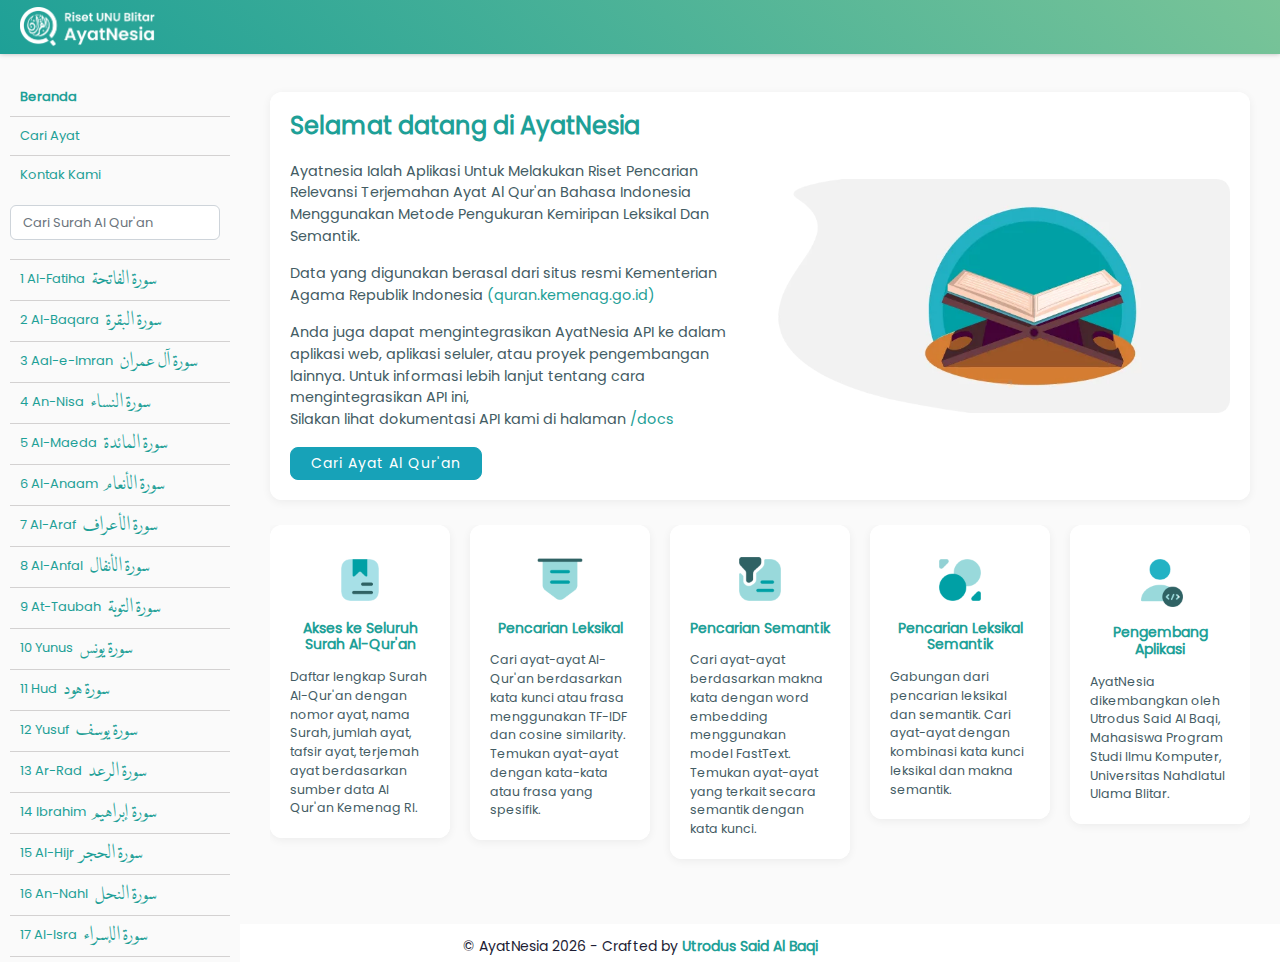
==== commit f646fcde: "refactor: :recycle: improve code and restyle result search page" ====
--- a/index.html
+++ b/index.html
@@ -8,13 +8,12 @@
    <!-- Favicon -->
    <link href="assets/images/favicon.png" sizes="60x60" rel="shortcut icon" type="image/x-icon" />
    <!-- Font Awsome -->
-   <link href="assets/css/font-awesome.min.css" rel="stylesheet" type="text/css" />
    <!-- Bootstrap CSS -->
    <link rel="stylesheet" href="assets/css/bootstrap.min.css">
    <link rel="stylesheet" href="assets/css/owl.carousel.min.css">
    <link rel="stylesheet" href="assets/css/style.css">
-
-   <title>AyatNesia. The most advanced Quran Search Engine built using cutting-edge search technology.</title>
+   <link rel="stylesheet" href="https://fonts.googleapis.com/css2?family=Material+Symbols+Outlined:opsz,wght,FILL,GRAD@48,400,0,0" />
+   <title>AyatNesia - Pencarian Relevansi Text Terjemahan Ayat Al Qur'an</title>
 </head>
 
 <body>
@@ -23,12 +22,13 @@
          <a class="navbar-brand" href="index.html">
             <img src="assets/images/logo.webp" alt="logo">
          </a>
-         <a href="javascript:void(0)" class="ml-auto d-md-none" id="sidebar-toggle"><i class="fa fa-bars"></i></a>
+         <a href="javascript:void(0)" class="ml-auto d-md-none" id="sidebar-toggle">
+            <img src="assets/images/icon-menu-hamburger.svg" alt="icon-menu-hamburger" style="max-width: 1.5em;">
+         </i></a>
       </nav>
    </header>
    <div id="wrapper">
       <aside id="sidebar-wrapper">
-         <a href="javascript:void(0)" class="d-md-none" id="close"><i class="fa fa-times"></i></a>
          <ul class="sidebar-nav">
             <li class="active">
                <a href="index.html">Beranda</a>
@@ -42,7 +42,7 @@
 
             <li>
                <div class="input-group mt-2 mb-3">
-                  <input type="text" class="form-control" placeholder="Masukkan Nama Surat">
+                  <input type="text" class="form-control" placeholder="Cari Surah Al Qur'an">
                </div>
             </li>
             <li><a href="surah.html">1 Al-Fatiha <span>سورة الفاتحة</span></a>
@@ -311,9 +311,8 @@
                      <div class="row align-items-center">
                         <div class="col-md-6">
                            <h4>Selamat datang di AyatNesia</h4>
-                           <p>AyatNesia ialah aplikasi untuk melakukan riset pencarian relevansi terjemahan ayat Al
-                              Qur'an Bahasa Indonesia menggunakan metode pengukuran kemiripan leksikal, semantik, dan
-                              leksikal-semantik.
+                           <p>Ayatnesia Ialah Aplikasi Untuk Melakukan Riset Pencarian Relevansi Terjemahan Ayat Al
+                              Qur'an Bahasa Indonesia Menggunakan Metode Pengukuran Kemiripan Leksikal Dan Semantik.
                            </p>
 
                            <p>
@@ -413,7 +412,7 @@
                   <script>
                      document.write(new Date().getFullYear())
                   </script>
-                  - Crafted with <i class="fa fa-heart" aria-hidden="true"></i> by <a href="https://utrodus.my.id/"
+                  - Crafted by <a href="https://utrodus.my.id/"
                      target="_blank"> <b> Utrodus Said Al Baqi</b></a>
                </p>
             </div>
--- a/assets/css/style.css
+++ b/assets/css/style.css
@@ -160,7 +160,7 @@
 	font-size: 30px;
 	font-weight: 500;
 	font-family: Mishafi-Gold;
-	margin-left: 3px; 
+	margin-left: 3px;
 }
 
 .sidebar-nav>li>a i.fa {
@@ -185,7 +185,7 @@
 }
 
 .navbar {
-    background: var(--gradient, linear-gradient(-135deg, #79C498 0%, #1ea097 100%));
+	background: var(--gradient, linear-gradient(-135deg, #79C498 0%, #1ea097 100%));
 	color: #fff;
 	position: fixed;
 	width: 100%;
@@ -350,7 +350,7 @@
 	color: #1ea097;
 }
 
-.search-engine button a{
+.search-engine button a {
 	color: #fff;
 }
 
@@ -381,7 +381,7 @@
 }
 
 .user-dashboard .dropdown-menu {
-	width: 50%;
+	width: 23%;
 	padding: 10px 20px;
 	border: none;
 	border-radius: 6px;
@@ -398,7 +398,7 @@
 
 }
 
-.user-dashboard .dropdown-menu li span  {
+.user-dashboard .dropdown-menu li span {
 	line-height: 21px;
 	font-size: 30px;
 }
@@ -416,15 +416,11 @@
 	color: #1D1D35;
 }
 
-footer p a{
+footer p a {
 	color: #1ea097 !important;
 	font-weight: bold;
 }
 
-footer p i.fa-heart:before {
-    content: "\f004";
-    color: red;
-}
 
 .arabic-block h5 {
 	font-size: 45px;
@@ -485,7 +481,6 @@
 }
 
 .faq-section .card .card-header .btn-header-link:after {
-	content: "\f106";
 	font: normal normal normal 14px/1 FontAwesome;
 	font-weight: 900;
 	float: left;
@@ -508,11 +503,6 @@
 	border-radius: 0;
 }
 
-.faq-section .card .card-header .btn-header-link.collapsed:after {
-	content: "\f107";
-	color: #fff;
-}
-
 .faq-section .card .collapsing {
 	background: #fff;
 	line-height: 30px;
@@ -526,7 +516,7 @@
 }
 
 .faq-section .accordion .card-body {
-	padding: 20px 25px 15px;
+	padding: 32px 26px;
 	font-size: 16px;
 }
 
@@ -555,6 +545,20 @@
 	font-size: 32px;
 	font-family: Mishafi-Gold;
 	line-height: 22px;
+}
+
+.tafsir {
+	width: 34px;
+	height: 34px;
+	margin-right: 15px;
+	margin-top: -15px;
+	text-align: center;
+	font-weight: 600;
+
+}
+
+.media-body p{
+	line-height: 2em;
 }
 
 .number {
@@ -569,24 +573,21 @@
 	font-weight: 600;
 	color: #D17D34;
 	margin-right: 15px;
-	    margin-top: -5px;
-}
-
-
-#sidebar-wrapper::-webkit-scrollbar-track
-{
-	-webkit-box-shadow: inset 0 0 5px rgba(0,0,0,0.3);
+	margin-top: -5px;
+}
+
+
+#sidebar-wrapper::-webkit-scrollbar-track {
+	-webkit-box-shadow: inset 0 0 5px rgba(0, 0, 0, 0.3);
 	background-color: #fafafa;
 }
 
-#sidebar-wrapper::-webkit-scrollbar
-{
+#sidebar-wrapper::-webkit-scrollbar {
 	width: 6px;
 	background-color: #fafafa;
 }
 
-#sidebar-wrapper::-webkit-scrollbar-thumb
-{
+#sidebar-wrapper::-webkit-scrollbar-thumb {
 	background-color: #1ea097;
 }
 
@@ -595,50 +596,53 @@
 ul.social-network {
 	list-style: none;
 	display: inline;
-	margin-left:0 !important;
+	margin-left: 0 !important;
 	padding: 0;
 }
+
 ul.social-network li {
 	display: inline;
 	margin: 0 5px;
 }
 
 .social-network a.icoFacebook {
-	background-color:#3B5998;
+	background-color: #3B5998;
 }
 
 .social-network a.icoTwitter {
-	background-color:#33ccff;
+	background-color: #33ccff;
 }
 
 .social-network a.icoGoogle {
-	background-color:#fb3958;
+	background-color: #fb3958;
 }
 
 .social-network a.icoLinkedin {
-	background-color:#007bb7;
+	background-color: #007bb7;
 }
 
 .social-circle li a {
-	display:inline-block;
-	position:relative;
-	margin:0 auto 0 auto;
-	-moz-border-radius:50%;
-	-webkit-border-radius:50%;
-	border-radius:50%;
-	text-align:center;
+	display: inline-block;
+	position: relative;
+	margin: 0 auto 0 auto;
+	-moz-border-radius: 50%;
+	-webkit-border-radius: 50%;
+	border-radius: 50%;
+	text-align: center;
 	width: 40px;
 	height: 40px;
-	font-size:20px;
+	font-size: 20px;
 	background: #1ea097;
 }
+
 .social-circle li i {
-	margin:0;
-	line-height:40px;
+	margin: 0;
+	line-height: 40px;
 	text-align: center;
 }
 
-.social-circle li a:hover i, .triggeredHover {
+.social-circle li a:hover i,
+.triggeredHover {
 	-moz-transform: rotate(360deg);
 	-webkit-transform: rotate(360deg);
 	-ms--transform: rotate(360deg);
@@ -649,6 +653,7 @@
 	-ms-transition: all 0.2s;
 	transition: all 0.2s;
 }
+
 .social-circle i {
 	color: #fff;
 	-webkit-transition: all 0.8s;
@@ -659,41 +664,54 @@
 }
 
 
-
+.dropdown-item.active,
+.dropdown-item:active {
+	text-decoration: none;
+	background-color: #fbfbfb;
+	color: #17a2b8;
+}
 
 /* Media Query */
 
 
 @media (min-width: 576px) {
-.modal-dialog {
-    max-width: 350px;
-}
-}
+	.modal-dialog {
+		max-width: 350px;
+	}
+}
+
 @media (min-width: 767px) {
 	#wrapper {
 		padding-left: 240px;
 		padding-top: 62px;
 	}
+
 	#wrapper.toggled {
 		padding-left: 60px;
 	}
+
 	#sidebar-wrapper {
 		width: 240px;
 	}
+
 	#wrapper.toggled #sidebar-wrapper {
 		width: 0;
 	}
+
 	#wrapper.toggled #content-wrapper {
 		position: absolute;
 		margin-right: -190px;
 	}
+
 	#wrapper.toggled {
 		padding-left: 0px;
 	}
+
 	#content-wrapper {
 		position: relative;
 		top: 0;
 	}
+
 	#wrapper.toggled #content-wrapper {
 		position: relative;
 		margin-right: 60px;
@@ -704,10 +722,12 @@
 	#content-wrapper {
 		padding: 30px 30px;
 	}
+
 	header .navbar-light .navbar-nav .nav-link {
 		color: #000;
 		padding: 10px 20px;
 	}
+
 	.navbar {
 		padding: 4px 15px;
 	}
@@ -718,9 +738,11 @@
 	.user-dashboard .card .card-body {
 		padding: 15px;
 	}
+
 	header img {
 		width: 100px;
 	}
+
 	.navbar-collapse {
 		margin-top: 10px;
 	}
@@ -740,10 +762,12 @@
 		position: absolute;
 		margin-right: -250px;
 	}
+
 	#content-wrapper {
 		position: relative;
 		top: 0;
 	}
+
 	#wrapper.toggled #content-wrapper {
 		position: relative;
 		margin-right: 250px;
@@ -759,32 +783,40 @@
 	#wrapper {
 		padding-left: 0;
 	}
+
 	.navbar-light .navbar-toggler:focus {
 		outline: none;
 	}
+
 	#sidebar-wrapper {
 		width: 0;
 	}
+
 	#wrapper.toggled #sidebar-wrapper {
 		width: 240px;
 		box-shadow: 0 0 11px #0000002e;
 	}
+
 	#wrapper.toggled #content-wrapper {
 		position: absolute;
 		margin-right: -240px;
 	}
+
 	#content-wrapper {
 		position: relative;
 		padding: 30px 20px 30px 20px;
 	}
+
 	#wrapper.toggled #content-wrapper {
 		position: relative;
 		margin-right: 250px;
 	}
+
 	.sidebar-nav {
 		position: absolute;
-		top: 35px;
-	}
+		/* top: 35px; */
+	}
+
 	.arabic-block h5 {
 		font-size: 32px;
 	}
@@ -794,5 +826,4 @@
 	}
 }
 
-@media (max-width: 576px) {}
-
+@media (max-width: 576px) {}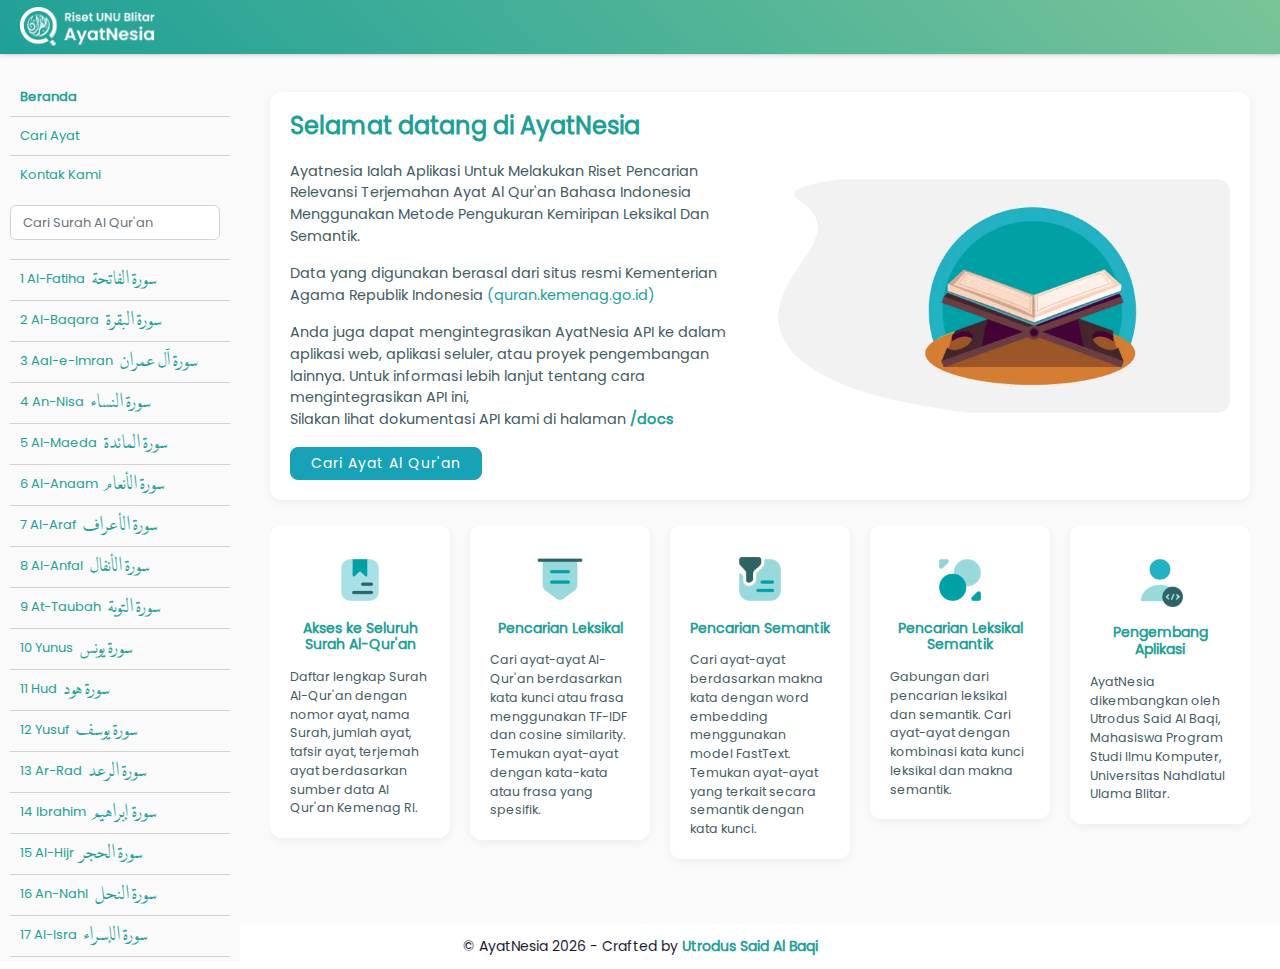
==== commit 27e74036: "refactor: :art: change content index.html" ====
--- a/index.html
+++ b/index.html
@@ -12,7 +12,7 @@
    <link rel="stylesheet" href="assets/css/bootstrap.min.css">
    <link rel="stylesheet" href="assets/css/owl.carousel.min.css">
    <link rel="stylesheet" href="assets/css/style.css">
-   <link rel="stylesheet" href="https://fonts.googleapis.com/css2?family=Material+Symbols+Outlined:opsz,wght,FILL,GRAD@48,400,0,0" />
+  
    <title>AyatNesia - Pencarian Relevansi Text Terjemahan Ayat Al Qur'an</title>
 </head>
 
@@ -24,7 +24,7 @@
          </a>
          <a href="javascript:void(0)" class="ml-auto d-md-none" id="sidebar-toggle">
             <img src="assets/images/icon-menu-hamburger.svg" alt="icon-menu-hamburger" style="max-width: 1.5em;">
-         </i></a>
+            </i></a>
       </nav>
    </header>
    <div id="wrapper">
@@ -325,9 +325,13 @@
                               mengintegrasikan API ini, <br>
                               Silakan lihat dokumentasi API kami di halaman
                               <a href="javascript:void(0)">
-                                 /docs</a>
-                           </p>
-                           <button class="btn btn-info" type="button"><a href="search-results.html" >Cari Ayat Al Qur'an</a></button>
+                                 <b>
+                                    /docs
+                                 </b>
+                              </a>
+                           </p>
+                           <button class="btn btn-info" type="button"><a href="search-results.html">Cari Ayat Al
+                                 Qur'an</a></button>
                         </div>
                         <div class="col-md-6 text-md-right">
                            <img class="img-fluid mt-4 mt-md-0" src="assets/images/quran.webp" alt="quran">
@@ -412,8 +416,7 @@
                   <script>
                      document.write(new Date().getFullYear())
                   </script>
-                  - Crafted by <a href="https://utrodus.my.id/"
-                     target="_blank"> <b> Utrodus Said Al Baqi</b></a>
+                  - Crafted by <a href="https://utrodus.my.id/" target="_blank"> <b> Utrodus Said Al Baqi</b></a>
                </p>
             </div>
          </div>
